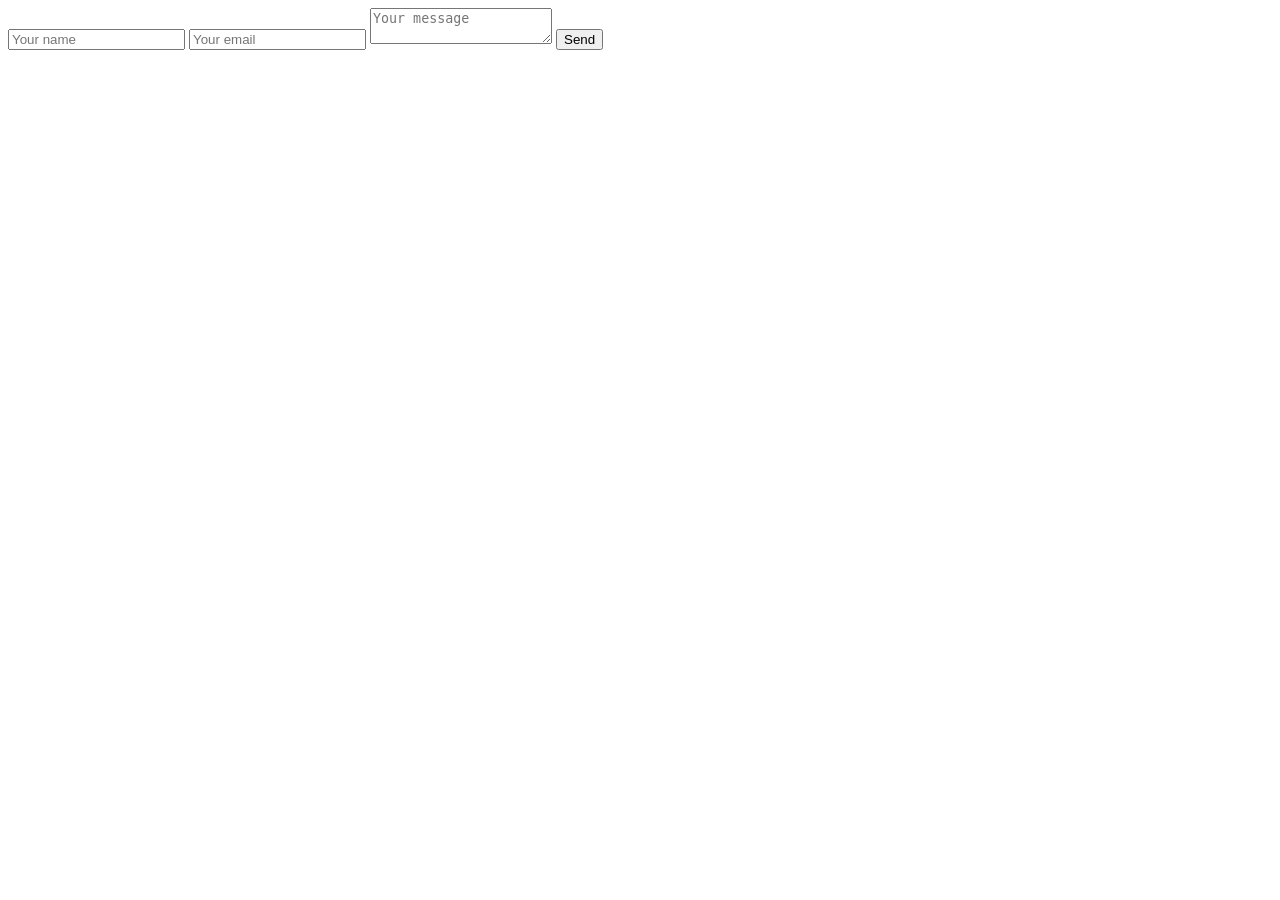
==== index.html @ 1e6c6daa "added Formspree form" ====
<!DOCTYPE html>
<html lang="en">
<head>
  <meta charset="UTF-8">
  <meta name="viewport" content="width=device-width, initial-scale=1.0">
  <title>Client Name</title>
  <link rel="stylesheet" href="style.css">
</head>
<body>

  <!-- your sections go here -->

  <form action="https://formspree.io/f/xwvwbqzd" method="POST">
    <input type="text" name="name" placeholder="Your name" required>
    <input type="email" name="email" placeholder="Your email" required>
    <textarea name="message" placeholder="Your message" required></textarea>
    <button type="submit">Send</button>
  </form>

  <script src="script.js"></script>
</body>
</html>
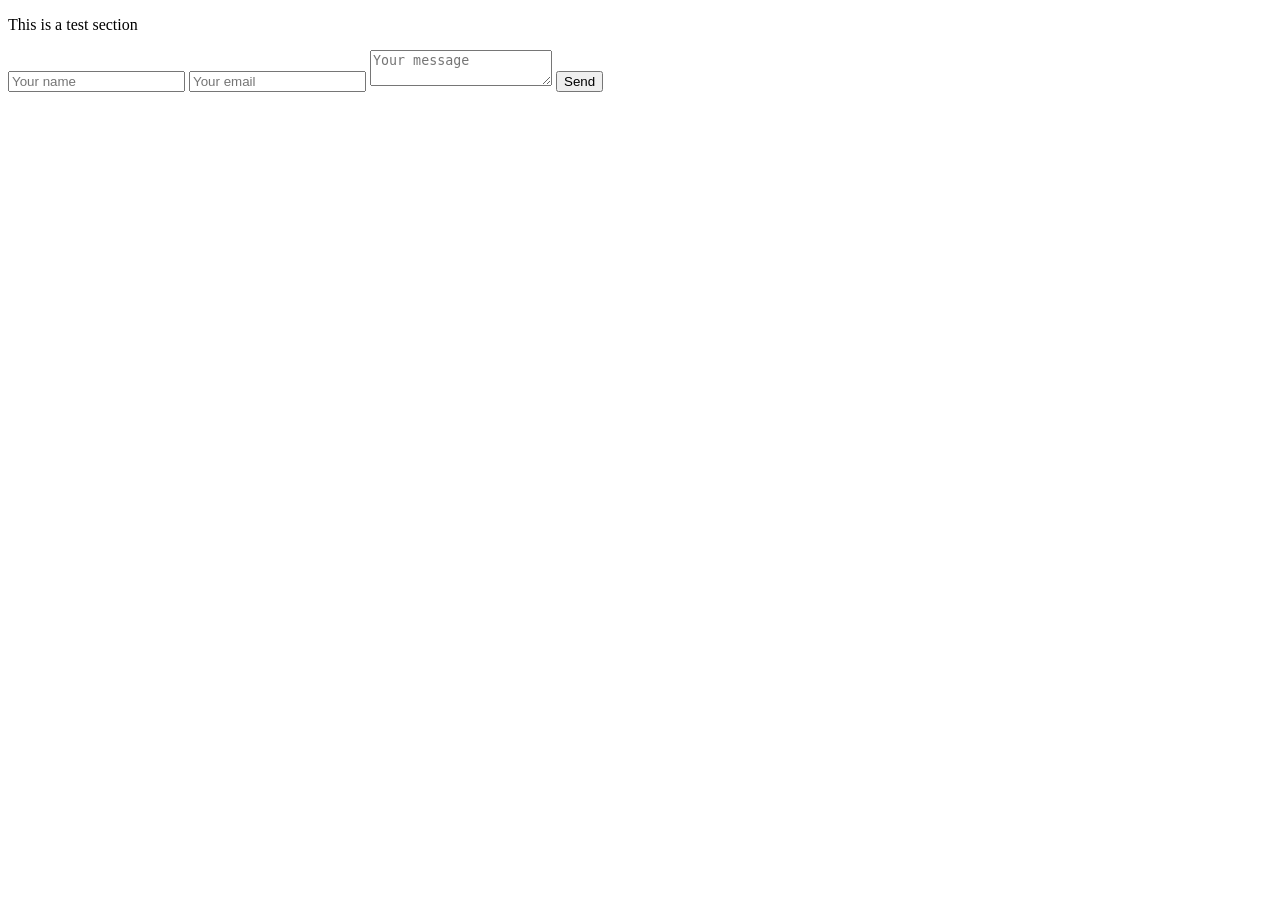
==== commit 6993f7fe: "testing deployment flow" ====
--- a/index.html
+++ b/index.html
@@ -9,6 +9,7 @@
 <body>
 
   <!-- your sections go here -->
+<p>This is a test section</p>
 
   <form action="https://formspree.io/f/xwvwbqzd" method="POST">
     <input type="text" name="name" placeholder="Your name" required>
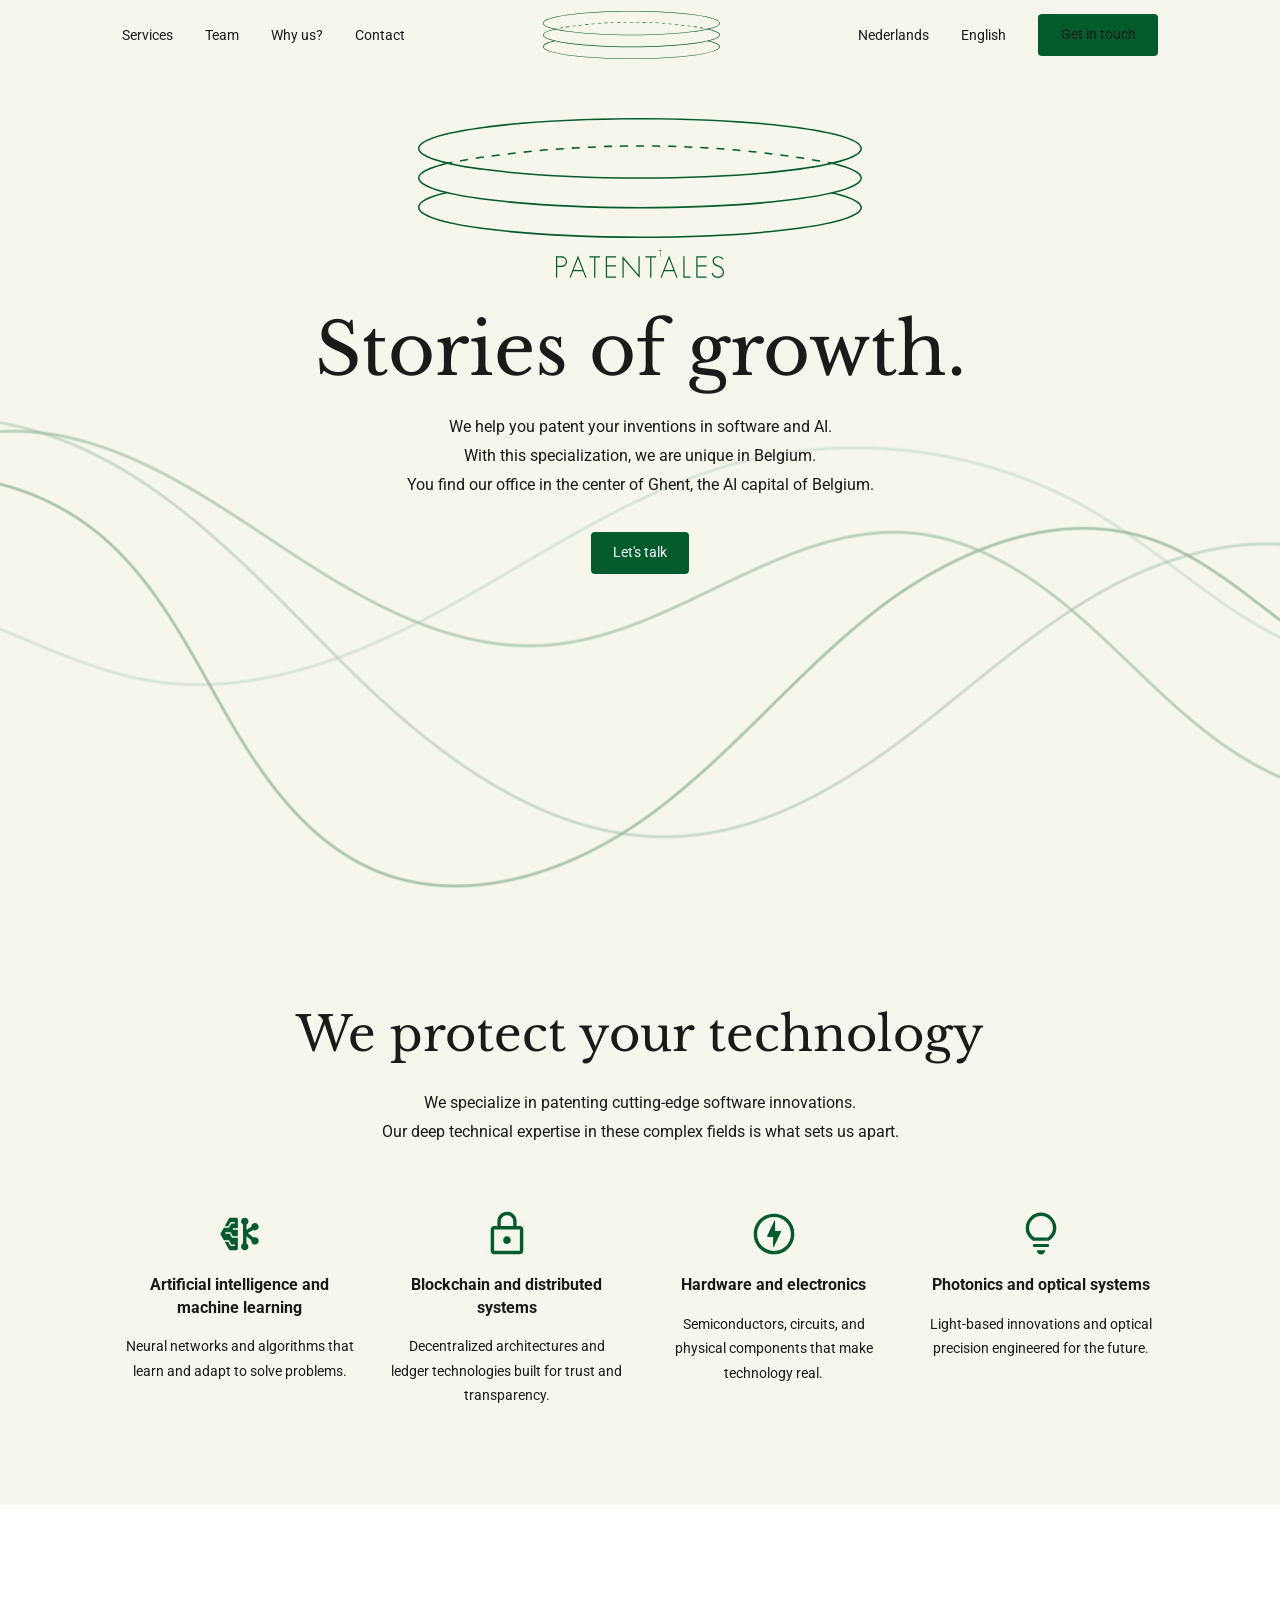
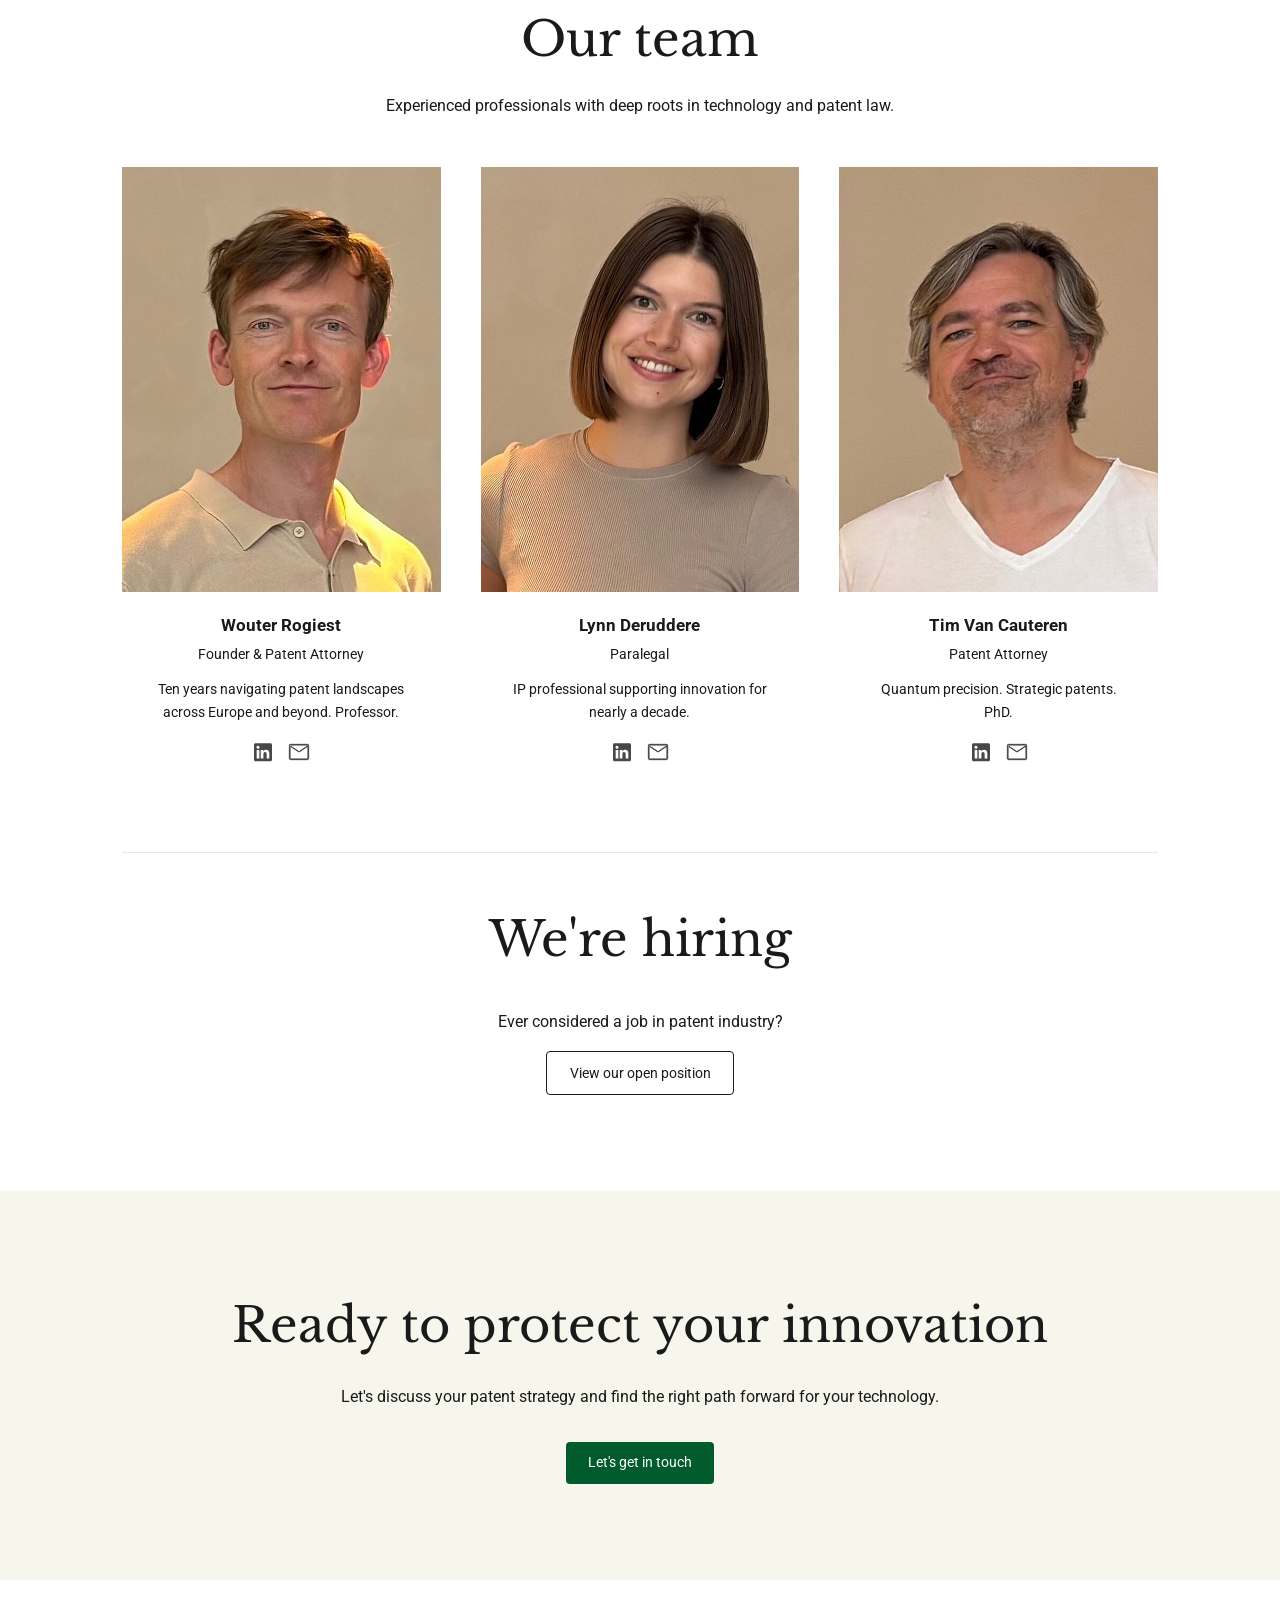
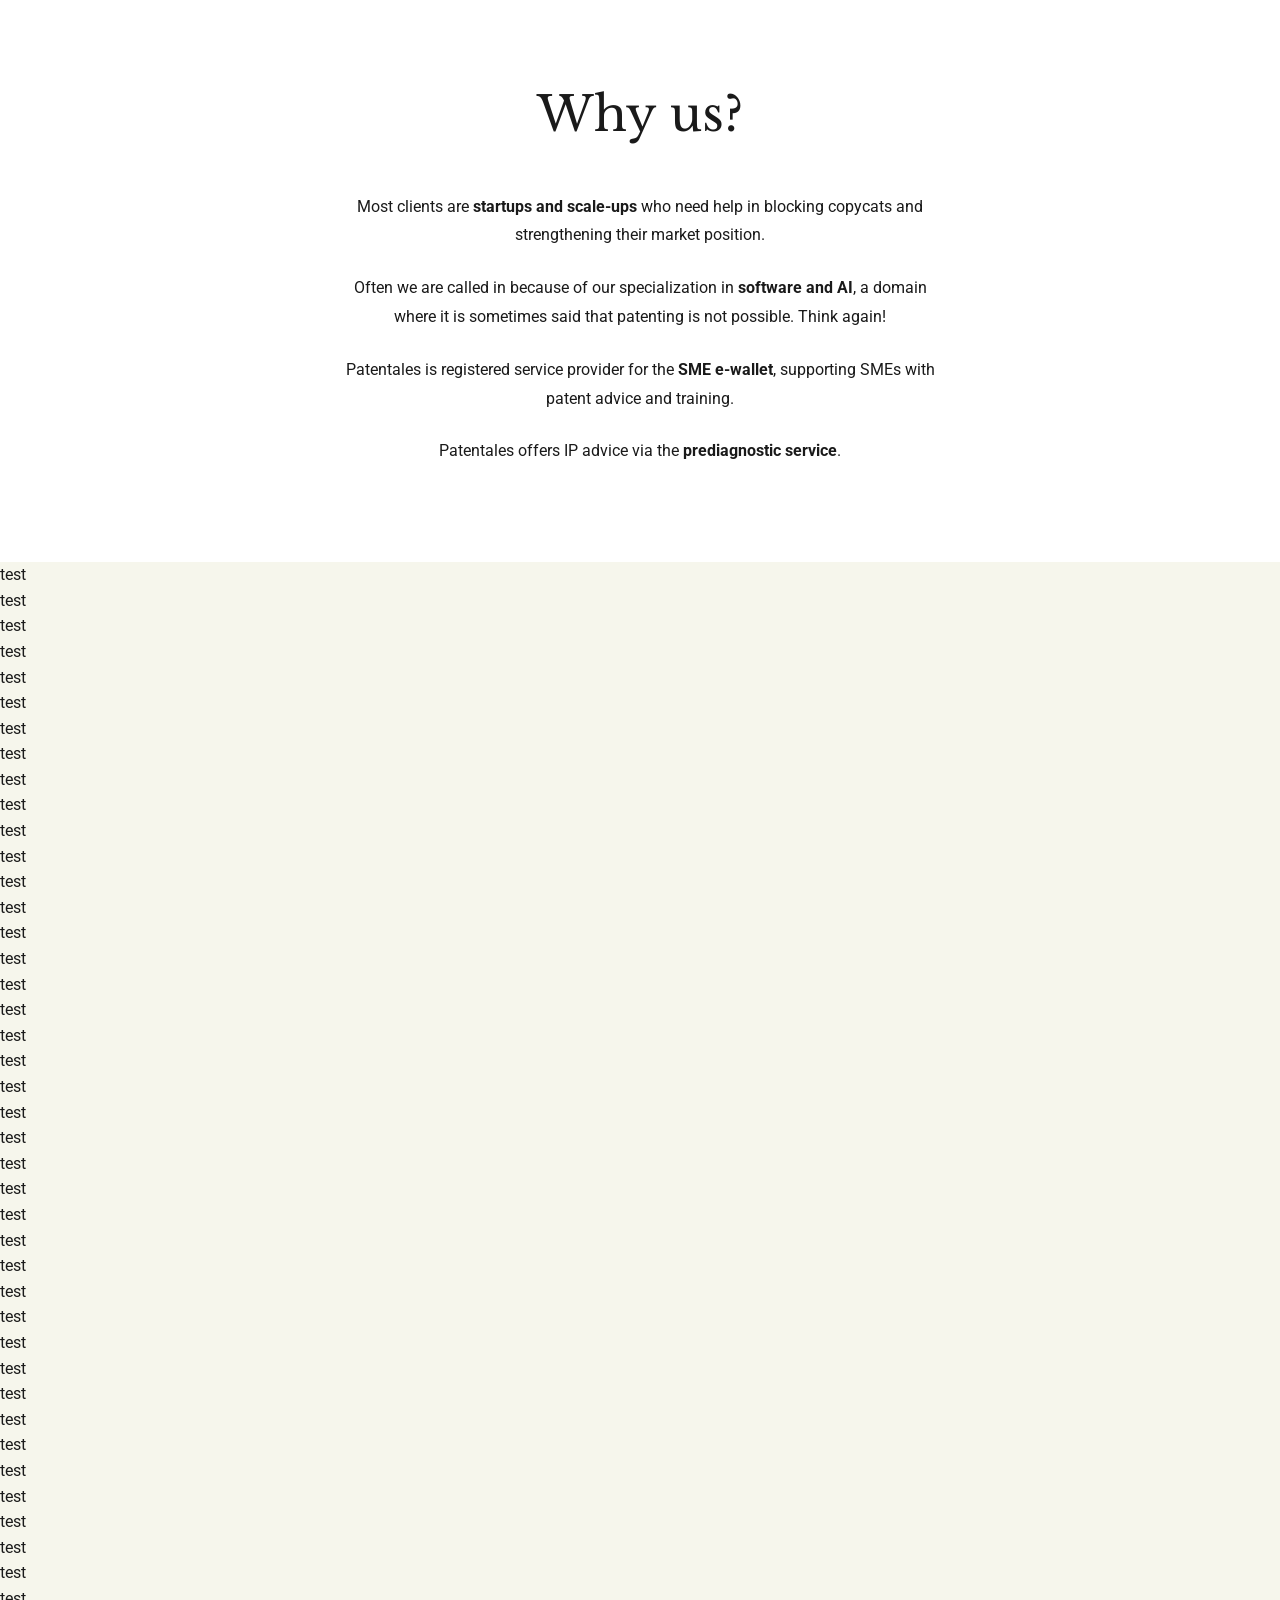
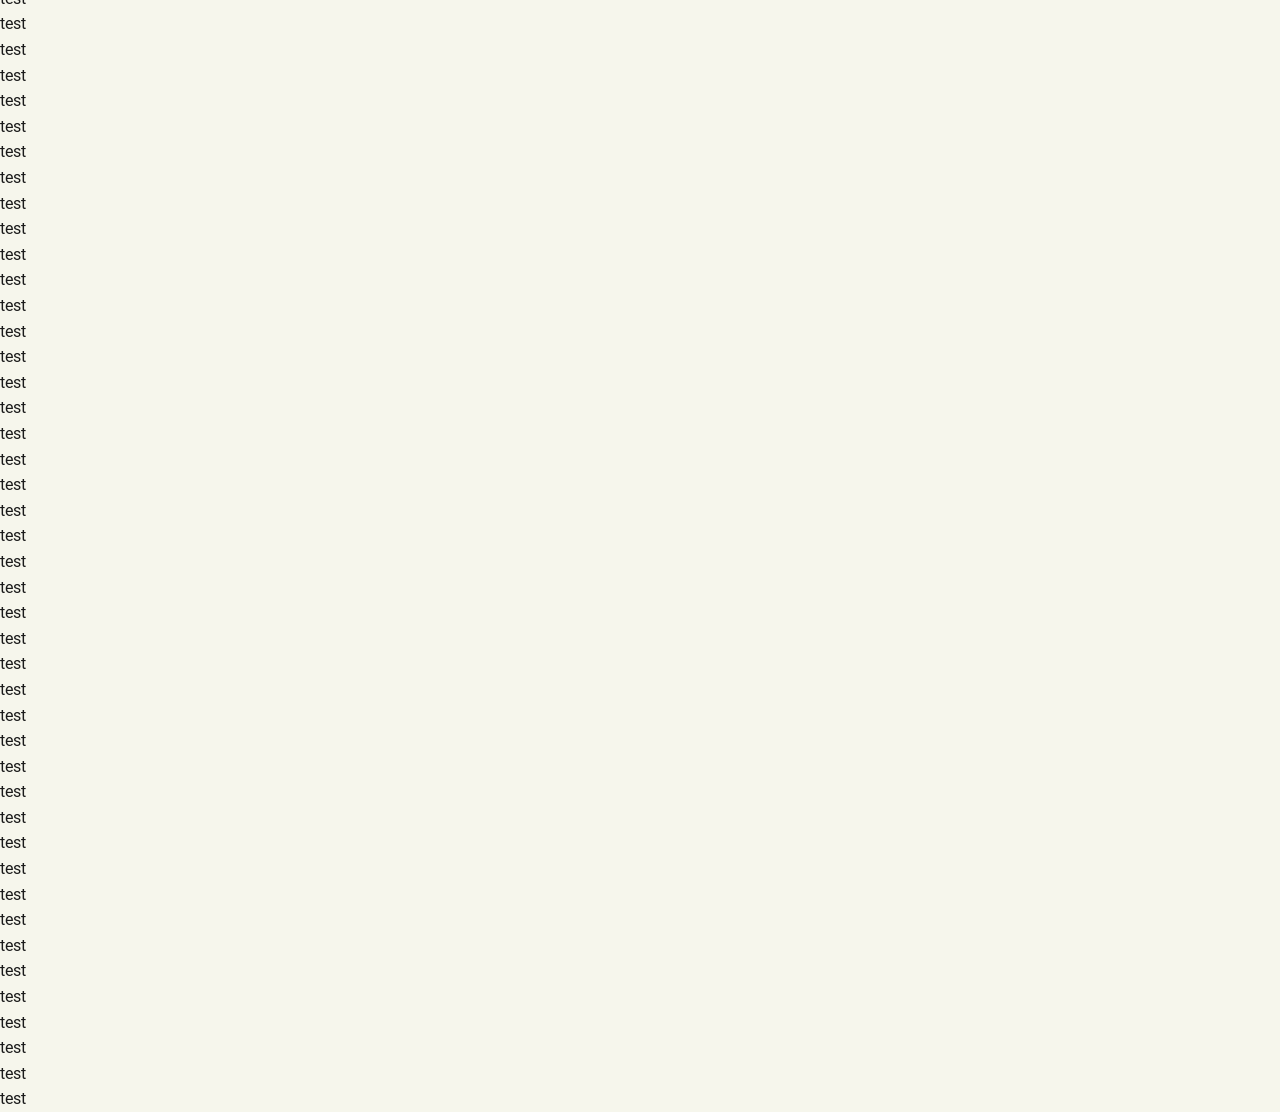
==== commit 44896113: "everything up to 'why us' section" ====
--- a/index.html
+++ b/index.html
@@ -3,20 +3,287 @@
 <head>
   <meta charset="UTF-8">
   <meta name="viewport" content="width=device-width, initial-scale=1.0">
-  <title>Client Name</title>
+  <title>Patentales · protecting software and AI · Ghent · BE</title>
+  <link rel="icon" type="image/x-icon" href="favicon.ico">
+  <link rel="preconnect" href="https://fonts.googleapis.com">
+  <link rel="preconnect" href="https://fonts.gstatic.com" crossorigin>
+  <link href="https://fonts.googleapis.com/css2?family=Libre+Baskerville&family=Roboto:wght@400;700&display=swap" rel="stylesheet">
   <link rel="stylesheet" href="style.css">
 </head>
 <body>
 
-  <!-- your sections go here -->
-<p>This is a test section</p>
-
-  <form action="https://formspree.io/f/xwvwbqzd" method="POST">
-    <input type="text" name="name" placeholder="Your name" required>
-    <input type="email" name="email" placeholder="Your email" required>
-    <textarea name="message" placeholder="Your message" required></textarea>
-    <button type="submit">Send</button>
-  </form>
+  <!-- NAVBAR -->
+  <header class="site-header" id="site-header">
+    <nav class="navbar">
+      <ul class="nav-links nav-links--left">
+        <li><a href="#services">Services</a></li>
+        <li><a href="#team">Team</a></li>
+        <li><a href="#why">Why us?</a></li>
+        <li><a href="#contact">Contact</a></li>
+      </ul>
+
+      <a href="#" class="nav-logo nav-logo--hidden" id="nav-logo">
+        <img src="assets/images/logo-mark.svg" alt="Patentales" class="nav-logo__mark">
+      </a>
+
+      <ul class="nav-links nav-links--right">
+        <li><a href="#">Nederlands</a></li>
+        <li><a href="#">English</a></li>
+        <li><a href="#contact" class="btn btn--primary">Get in touch</a></li>
+      </ul>
+    </nav>
+  </header>
+
+  <!-- HERO -->
+  <section class="hero" id="hero">
+    <div class="hero-logo">
+      <img src="assets/images/logo-mark.svg" alt="Patentales" class="hero-logo__mark">
+      <img src="assets/images/logo-wordmark.svg" alt="Patentales" class="hero-logo__wordmark">
+    </div>
+
+    <div class="hero-content">
+      <h1 class="hero-headline">Stories of growth.</h1>
+      <p class="hero-subtext">
+        We help you patent your inventions in software and AI.<br>
+        With this specialization, we are unique in Belgium.<br>
+        You find our office in the center of Ghent, the AI capital of Belgium.
+      </p>
+      <a href="#contact" class="btn btn--primary">Let's talk</a>
+    </div>
+
+    <div class="hero-waves"></div>
+  </section>
+
+  <!-- SERVICES -->
+  <section class="services" id="services">
+    <div class="container">
+
+      <div class="services-header">
+        <h2 class="section-heading">We protect your technology</h2>
+        <p class="services-subtext">
+          We specialize in patenting cutting-edge software innovations.<br>
+          Our deep technical expertise in these complex fields is what sets us apart.
+        </p>
+      </div>
+
+      <div class="services-grid">
+
+        <div class="service-item">
+          <img src="assets/images/icon-ai.svg" alt="" class="service-icon">
+          <h3 class="service-title">Artificial intelligence and machine learning</h3>
+          <p class="service-desc">Neural networks and algorithms that learn and adapt to solve problems.</p>
+        </div>
+
+        <div class="service-item">
+          <img src="assets/images/icon-lock.svg" alt="" class="service-icon">
+          <h3 class="service-title">Blockchain and distributed systems</h3>
+          <p class="service-desc">Decentralized architectures and ledger technologies built for trust and transparency.</p>
+        </div>
+
+        <div class="service-item">
+          <img src="assets/images/icon-energy.svg" alt="" class="service-icon">
+          <h3 class="service-title">Hardware and electronics</h3>
+          <p class="service-desc">Semiconductors, circuits, and physical components that make technology real.</p>
+        </div>
+
+        <div class="service-item">
+          <img src="assets/images/icon-lightbulb.svg" alt="" class="service-icon">
+          <h3 class="service-title">Photonics and optical systems</h3>
+          <p class="service-desc">Light-based innovations and optical precision engineered for the future.</p>
+        </div>
+
+      </div>
+    </div>
+  </section>
+
+  <!-- TEAM -->
+  <section class="team" id="team">
+    <div class="container">
+
+      <div class="team-header">
+        <h2 class="section-heading">Our team</h2>
+        <p class="team-subtext">Experienced professionals with deep roots in technology and patent law.</p>
+      </div>
+
+      <div class="team-grid">
+
+        <div class="team-member">
+          <img src="assets/images/wouter.jpg" alt="Wouter Rogiest" class="team-photo">
+          <h3 class="team-name">Wouter Rogiest</h3>
+          <p class="team-role">Founder & Patent Attorney</p>
+          <p class="team-bio">Ten years navigating patent landscapes across Europe and beyond. Professor.</p>
+          <div class="team-links">
+            <a href="https://www.linkedin.com/in/wrogiest/" target="_blank" rel="noopener" aria-label="Wouter on LinkedIn">
+              <img src="assets/images/icon-linkedin.svg" alt="" class="team-link-icon">
+            </a>
+            <a href="mailto:wouter.rogiest@patentales.be" aria-label="Email Wouter">
+              <img src="assets/images/icon-mail.svg" alt="" class="team-link-icon">
+            </a>
+          </div>
+        </div>
+
+        <div class="team-member">
+          <img src="assets/images/lynn.jpg" alt="Lynn Deruddere" class="team-photo">
+          <h3 class="team-name">Lynn Deruddere</h3>
+          <p class="team-role">Paralegal</p>
+          <p class="team-bio">IP professional supporting innovation for nearly a decade.</p>
+          <div class="team-links">
+            <a href="https://www.linkedin.com/in/lynn-deruddere-464870a5/" target="_blank" rel="noopener" aria-label="Lynn on LinkedIn">
+              <img src="assets/images/icon-linkedin.svg" alt="" class="team-link-icon">
+            </a>
+            <a href="mailto:lynn.deruddere@patentales.be" aria-label="Email Lynn">
+              <img src="assets/images/icon-mail.svg" alt="" class="team-link-icon">
+            </a>
+          </div>
+        </div>
+
+        <div class="team-member">
+          <img src="assets/images/tim.jpg" alt="Tim Van Cauteren" class="team-photo">
+          <h3 class="team-name">Tim Van Cauteren</h3>
+          <p class="team-role">Patent Attorney</p>
+          <p class="team-bio">Quantum precision. Strategic patents. PhD.</p>
+          <div class="team-links">
+            <a href="https://www.linkedin.com/in/tim-van-cauteren-a990b830/" target="_blank" rel="noopener" aria-label="Tim on LinkedIn">
+              <img src="assets/images/icon-linkedin.svg" alt="" class="team-link-icon">
+            </a>
+            <a href="mailto:tim.vancauteren@patentales.be" aria-label="Email Tim">
+              <img src="assets/images/icon-mail.svg" alt="" class="team-link-icon">
+            </a>
+          </div>
+        </div>
+
+      </div>
+
+      <!-- WE'RE HIRING -->
+      <div class="hiring">
+        <h2 class="section-heading">We're hiring</h2>
+        <p class="hiring-subtext">Ever considered a job in patent industry?</p>
+        <a href="https://www.linkedin.com/company/patentales"
+          target="_blank"
+          rel="noopener"
+          class="btn btn--outline">View our open position</a>
+      </div>
+
+    </div>
+  </section>
+
+  <!-- CTA BANNER -->
+  <section class="cta-banner">
+    <div class="container">
+      <h2 class="cta-banner__heading">Ready to protect your innovation</h2>
+      <p class="cta-banner__subtext">Let's discuss your patent strategy and find the right path forward for your technology.</p>
+      <a href="#contact" class="btn btn--primary">Let's get in touch</a>
+    </div>
+  </section>
+
+  <!-- WHY US -->
+  <section class="why-us" id="why">
+    <div class="container">
+
+      <h2 class="section-heading">Why us?</h2>
+
+      <div class="why-us__content">
+        <p>Most clients are <strong>startups and scale-ups</strong> who need help in
+        blocking copycats and strengthening their market position.</p>
+
+        <p>Often we are called in because of our specialization in
+        <strong>software and AI</strong>, a domain where it is sometimes said that
+        patenting is not possible. Think again!</p>
+
+        <p>Patentales is registered service provider for the <strong>SME e-wallet</strong>,
+        supporting SMEs with patent advice and training.</p>
+
+        <p>Patentales offers IP advice via the <strong>prediagnostic service</strong>.</p>
+      </div>
+
+    </div>
+  </section>
+  <!-- remaining sections will go here -->
+
+  <p>test</p>
+  <p>test</p>
+  <p>test</p>
+  <p>test</p>
+  <p>test</p>
+  <p>test</p>
+  <p>test</p>
+  <p>test</p>
+  <p>test</p>
+  <p>test</p>
+  <p>test</p>
+  <p>test</p>
+  <p>test</p>
+  <p>test</p>
+  <p>test</p>
+  <p>test</p>
+  <p>test</p>
+  <p>test</p>
+  <p>test</p>
+  <p>test</p>
+  <p>test</p>
+  <p>test</p>
+  <p>test</p>
+  <p>test</p>
+  <p>test</p>
+  <p>test</p>
+  <p>test</p>
+  <p>test</p>
+  <p>test</p>
+  <p>test</p>
+  <p>test</p>
+  <p>test</p>
+  <p>test</p>
+  <p>test</p>
+  <p>test</p>
+  <p>test</p>
+  <p>test</p>
+  <p>test</p>
+  <p>test</p>
+  <p>test</p>
+  <p>test</p>
+  <p>test</p>
+  <p>test</p>
+  <p>test</p>
+  <p>test</p>
+  <p>test</p>
+  <p>test</p>
+  <p>test</p>
+  <p>test</p>
+  <p>test</p>
+  <p>test</p>
+  <p>test</p>
+  <p>test</p>
+  <p>test</p>
+  <p>test</p>
+  <p>test</p>
+  <p>test</p>
+  <p>test</p>
+  <p>test</p>
+  <p>test</p>
+  <p>test</p>
+  <p>test</p>
+  <p>test</p>
+  <p>test</p>
+  <p>test</p>
+  <p>test</p>
+  <p>test</p>
+  <p>test</p>
+  <p>test</p>
+  <p>test</p>
+  <p>test</p>
+  <p>test</p>
+  <p>test</p>
+  <p>test</p>
+  <p>test</p>
+  <p>test</p>
+  <p>test</p>
+  <p>test</p>
+  <p>test</p>
+  <p>test</p>
+  <p>test</p>
+  <p>test</p>
+  <p>test</p>
+  <p>test</p>
 
   <script src="script.js"></script>
 </body>
--- a/style.css
+++ b/style.css
@@ -0,0 +1,465 @@
+/* ─── TOKENS ─────────────────────────────────────────── */
+:root {
+  --color-bg:        #f6f6ec;
+  --color-accent:    #015b2c;
+  --color-footer-bg: #f2f2f2;
+  --color-text:      #1a1a1a;
+  --font-heading:    "Libre Baskerville", Baskerville, Georgia, serif;
+  --font-body:       "Roboto", sans-serif;
+  --max-width:       1100px;
+  --nav-height:      70px;
+}
+
+/* ─── RESET ──────────────────────────────────────────── */
+*, *::before, *::after {
+  box-sizing: border-box;
+  margin: 0;
+  padding: 0;
+}
+
+html {
+  scroll-behavior: smooth;
+}
+
+body {
+  background-color: var(--color-bg);
+  color: var(--color-text);
+  font-family: var(--font-body);
+  font-size: 1rem;
+  line-height: 1.6;
+}
+
+/* ─── UTILITY ────────────────────────────────────────── */
+.btn {
+  display: inline-block;
+  padding: 0.6rem 1.4rem;
+  border-radius: 4px;
+  font-family: var(--font-body);
+  font-size: 0.9rem;
+  text-decoration: none;
+  cursor: pointer;
+  transition: opacity 0.2s;
+}
+
+.btn--primary {
+  background-color: var(--color-accent);
+  color: #fff;
+}
+
+.btn--primary:hover {
+  opacity: 0.85;
+}
+
+/* ─── NAVBAR ─────────────────────────────────────────── */
+.site-header {
+  position: fixed;
+  top: 0;
+  left: 0;
+  right: 0;
+  z-index: 100;
+  transition: background-color 0.3s ease, box-shadow 0.3s ease;
+}
+
+/* transparent at top */
+.site-header {
+  background-color: transparent;
+}
+
+/* solid when scrolled */
+.site-header.scrolled {
+  background-color: var(--color-bg);
+  box-shadow: 0 1px 8px rgba(0,0,0,0.08);
+}
+
+.navbar {
+  display: flex;
+  align-items: center;
+  justify-content: space-between;
+  max-width: var(--max-width);
+  margin: 0 auto;
+  padding: 0 2rem;
+  height: var(--nav-height);
+}
+
+.nav-links {
+  list-style: none;
+  display: flex;
+  align-items: center;
+  gap: 2rem;
+}
+
+.nav-links a {
+  text-decoration: none;
+  color: var(--color-text);
+  font-family: var(--font-body);
+  font-size: 0.9rem;
+  transition: color 0.2s;
+}
+
+.nav-links a:hover {
+  color: var(--color-accent);
+}
+
+/* ─── NAV LOGO ───────────────────────────────────────── */
+.nav-logo {
+  display: flex;
+  flex-direction: column;
+  align-items: center;
+  gap: 0.3rem;
+  text-decoration: none;
+}
+
+.nav-logo__mark {
+  height: 48px;
+  width: auto;
+  transition: height 0.4s ease;
+}
+
+.nav-logo__wordmark {
+  height: 16px;
+  width: auto;
+  opacity: 1;
+  transition: opacity 0.3s ease, height 0.3s ease;
+}
+
+/* collapsed state — applied by JS on scroll */
+.site-header.scrolled .nav-logo__mark {
+  height: 32px;
+}
+
+.site-header.scrolled .nav-logo__wordmark {
+  opacity: 0;
+  height: 0;
+}
+
+/* ─── HERO LOGO ──────────────────────────────────────── */
+.hero {
+  padding-top: calc(var(--nav-height) + 3rem);
+  display: flex;
+  flex-direction: column;
+  align-items: center;
+  text-align: center;
+}
+
+.hero-logo {
+  display: flex;
+  flex-direction: column;
+  align-items: center;
+  gap: 0.75rem;
+  margin-bottom: 2rem;
+}
+
+.hero-logo__mark {
+  height: 120px;
+  width: auto;
+}
+
+.hero-logo__wordmark {
+  height: 28px;
+  width: auto;
+}
+
+/* ─── NAV LOGO HIDDEN STATE ──────────────────────────── */
+.nav-logo--hidden .nav-logo__mark {
+  opacity: 0;
+  transition: opacity 0.3s ease;
+}
+
+.site-header.scrolled .nav-logo--hidden .nav-logo__mark {
+  opacity: 1;
+}
+
+/* ─── HERO ───────────────────────────────────────────── */
+.hero {
+  position: relative;
+  display: flex;
+  flex-direction: column;
+  align-items: center;
+  text-align: center;
+  padding-top: calc(var(--nav-height) + 3rem);
+  padding-bottom: 0;
+  overflow: hidden;
+  min-height: 100vh;
+}
+
+.hero-content {
+  position: relative;
+  z-index: 1;
+  max-width: 720px;
+  padding: 0 2rem;
+  margin-bottom: 4rem;
+}
+
+.hero-headline {
+  font-family: var(--font-heading);
+  font-size: clamp(2.5rem, 6vw, 4.5rem);
+  font-weight: 400;
+  color: var(--color-text);
+  margin-bottom: 1.5rem;
+  line-height: 1.1;
+}
+
+.hero-subtext {
+  font-family: var(--font-body);
+  font-size: 1rem;
+  color: var(--color-text);
+  line-height: 1.8;
+  margin-bottom: 2rem;
+}
+
+/* ─── HERO WAVES ─────────────────────────────────────── */
+.hero-waves {
+  position: absolute;
+  bottom: 0;
+  left: 0;
+  right: 0;
+  height: 55%;
+  background-image: url('assets/images/waves.png');
+  background-size: cover;
+  background-position: top center;
+  background-repeat: no-repeat;
+  z-index: 0;
+  pointer-events: none;
+}
+
+/* ─── CONTAINER ──────────────────────────────────────── */
+.container {
+  max-width: var(--max-width);
+  margin: 0 auto;
+  padding: 0 2rem;
+}
+
+/* ─── SHARED SECTION STYLES ──────────────────────────── */
+.section-heading {
+  font-family: var(--font-heading);
+  font-size: clamp(1.8rem, 4vw, 3rem);
+  font-weight: 400;
+  color: var(--color-text);
+  text-align: center;
+  margin-bottom: 1rem;
+}
+
+/* ─── SERVICES ───────────────────────────────────────── */
+.services {
+  padding: 6rem 0;
+}
+
+.services-header {
+  text-align: center;
+  margin-bottom: 4rem;
+}
+
+.services-subtext {
+  font-size: 1rem;
+  color: var(--color-text);
+  line-height: 1.8;
+}
+
+.services-grid {
+  display: grid;
+  grid-template-columns: repeat(4, 1fr);
+  gap: 2rem;
+}
+
+.service-item {
+  display: flex;
+  flex-direction: column;
+  align-items: center;
+  text-align: center;
+  gap: 1rem;
+}
+
+.service-icon {
+  height: 48px;
+  width: auto;
+}
+
+.service-title {
+  font-family: var(--font-body);
+  font-weight: 700;
+  font-size: 1rem;
+  color: var(--color-text);
+  line-height: 1.4;
+}
+
+.service-desc {
+  font-size: 0.9rem;
+  color: var(--color-text);
+  line-height: 1.7;
+}
+
+/* ─── TEAM ───────────────────────────────────────────── */
+.team {
+  background-color: #ffffff;
+  padding: 6rem 0;
+}
+
+.team-header {
+  text-align: center;
+  margin-bottom: 3rem;
+}
+
+.team-subtext {
+  font-size: 1rem;
+  color: var(--color-text);
+}
+
+.team-grid {
+  display: grid;
+  grid-template-columns: repeat(3, 1fr);
+  gap: 2.5rem;
+  margin-bottom: 5rem;
+}
+
+.team-member {
+  display: flex;
+  flex-direction: column;
+  align-items: center;
+  text-align: center;
+}
+
+.team-photo {
+  width: 100%;
+  aspect-ratio: 3 / 4;
+  object-fit: cover;
+  object-position: top;
+  margin-bottom: 1.25rem;
+}
+
+.team-name {
+  font-family: var(--font-body);
+  font-weight: 700;
+  font-size: 1.05rem;
+  margin-bottom: 0.25rem;
+}
+
+.team-role {
+  font-size: 0.9rem;
+  color: var(--color-text);
+  margin-bottom: 0.75rem;
+}
+
+.team-bio {
+  font-size: 0.9rem;
+  color: var(--color-text);
+  line-height: 1.6;
+  margin-bottom: 1rem;
+  max-width: 260px;
+}
+
+.team-links {
+  display: flex;
+  gap: 0.75rem;
+  align-items: center;
+}
+
+.team-link-icon {
+  height: 24px;
+  width: auto;
+  opacity: 0.75;
+  transition: opacity 0.2s;
+}
+
+.team-link-icon:hover {
+  opacity: 1;
+}
+
+/* ─── HIRING ─────────────────────────────────────────── */
+.hiring {
+  text-align: center;
+  padding-top: 3rem;
+  border-top: 1px solid #e8e8e8;
+  display: flex;
+  flex-direction: column;
+  align-items: center;
+  gap: 1rem;
+}
+
+.hiring-subtext {
+  font-size: 1rem;
+  color: var(--color-text);
+}
+
+/* ─── OUTLINE BUTTON ─────────────────────────────────── */
+.btn--outline {
+  border: 1.5px solid var(--color-text);
+  color: var(--color-text);
+  background-color: transparent;
+  transition: background-color 0.2s, color 0.2s;
+}
+
+.btn--outline:hover {
+  background-color: var(--color-text);
+  color: #fff;
+}
+
+/* ─── CTA BANNER ─────────────────────────────────────── */
+.cta-banner {
+  background-color: var(--color-bg);
+  padding: 6rem 0;
+  text-align: center;
+}
+
+.cta-banner__heading {
+  font-family: var(--font-heading);
+  font-size: clamp(1.8rem, 4vw, 3rem);
+  font-weight: 400;
+  color: var(--color-text);
+  margin-bottom: 1.25rem;
+}
+
+.cta-banner__subtext {
+  font-size: 1rem;
+  color: var(--color-text);
+  margin-bottom: 2rem;
+}
+
+/* ─── WHY US ─────────────────────────────────────────── */
+.why-us {
+  background-color: #ffffff;
+  padding: 6rem 0;
+  text-align: center;
+}
+
+.why-us .section-heading {
+  margin-bottom: 2.5rem;
+}
+
+.why-us__content {
+  max-width: 600px;
+  margin: 0 auto;
+  display: flex;
+  flex-direction: column;
+  gap: 1.5rem;
+}
+
+.why-us__content p {
+  font-size: 1rem;
+  line-height: 1.8;
+  color: var(--color-text);
+}
+
+.why-us__content strong {
+  font-family: var(--font-body);
+  font-weight: 700;
+}
+
+/* ─── RESPONSIVE ─────────────────────────────────────── */
+@media (max-width: 768px) {
+  .services-grid {
+    grid-template-columns: repeat(2, 1fr);
+    gap: 2.5rem;
+  }
+  .team-grid {
+    grid-template-columns: 1fr;
+    max-width: 400px;
+    margin-left: auto;
+    margin-right: auto;
+  }
+}
+
+@media (max-width: 480px) {
+  .services-grid {
+    grid-template-columns: 1fr;
+  }
+}
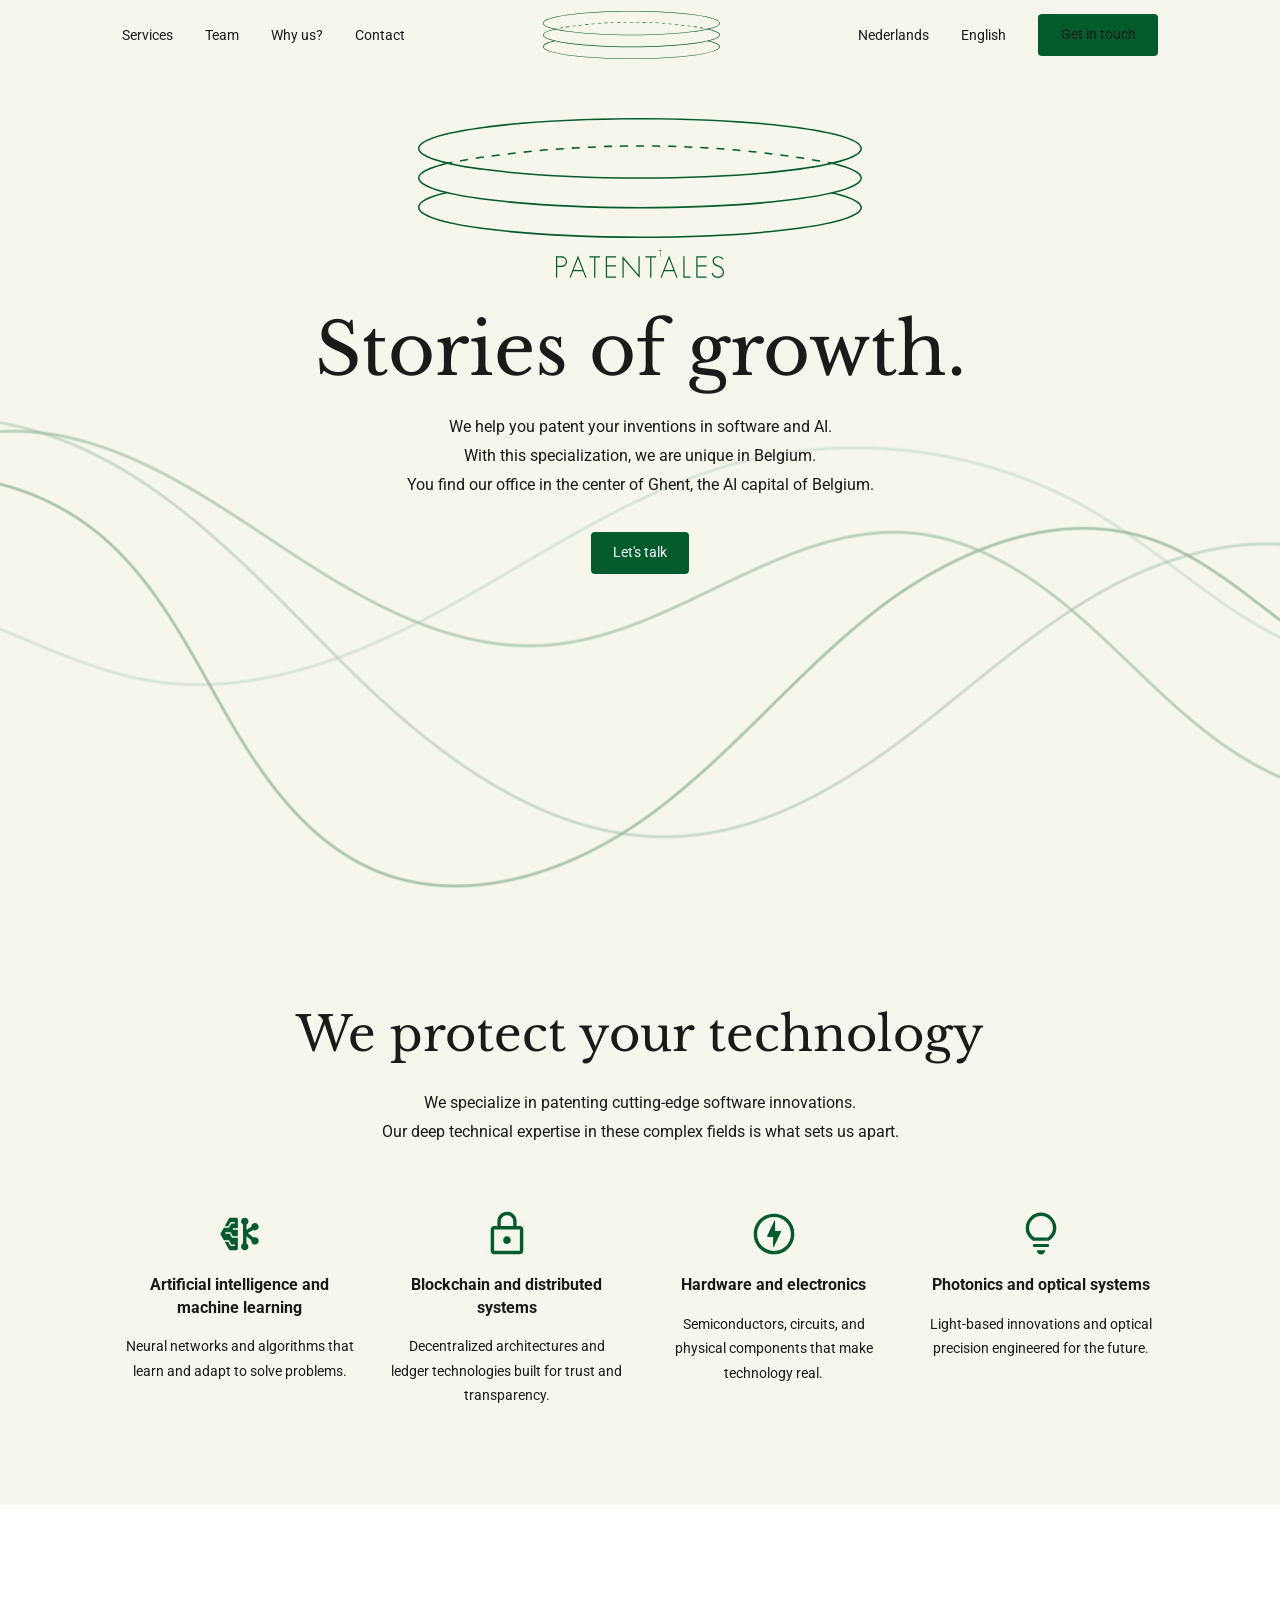
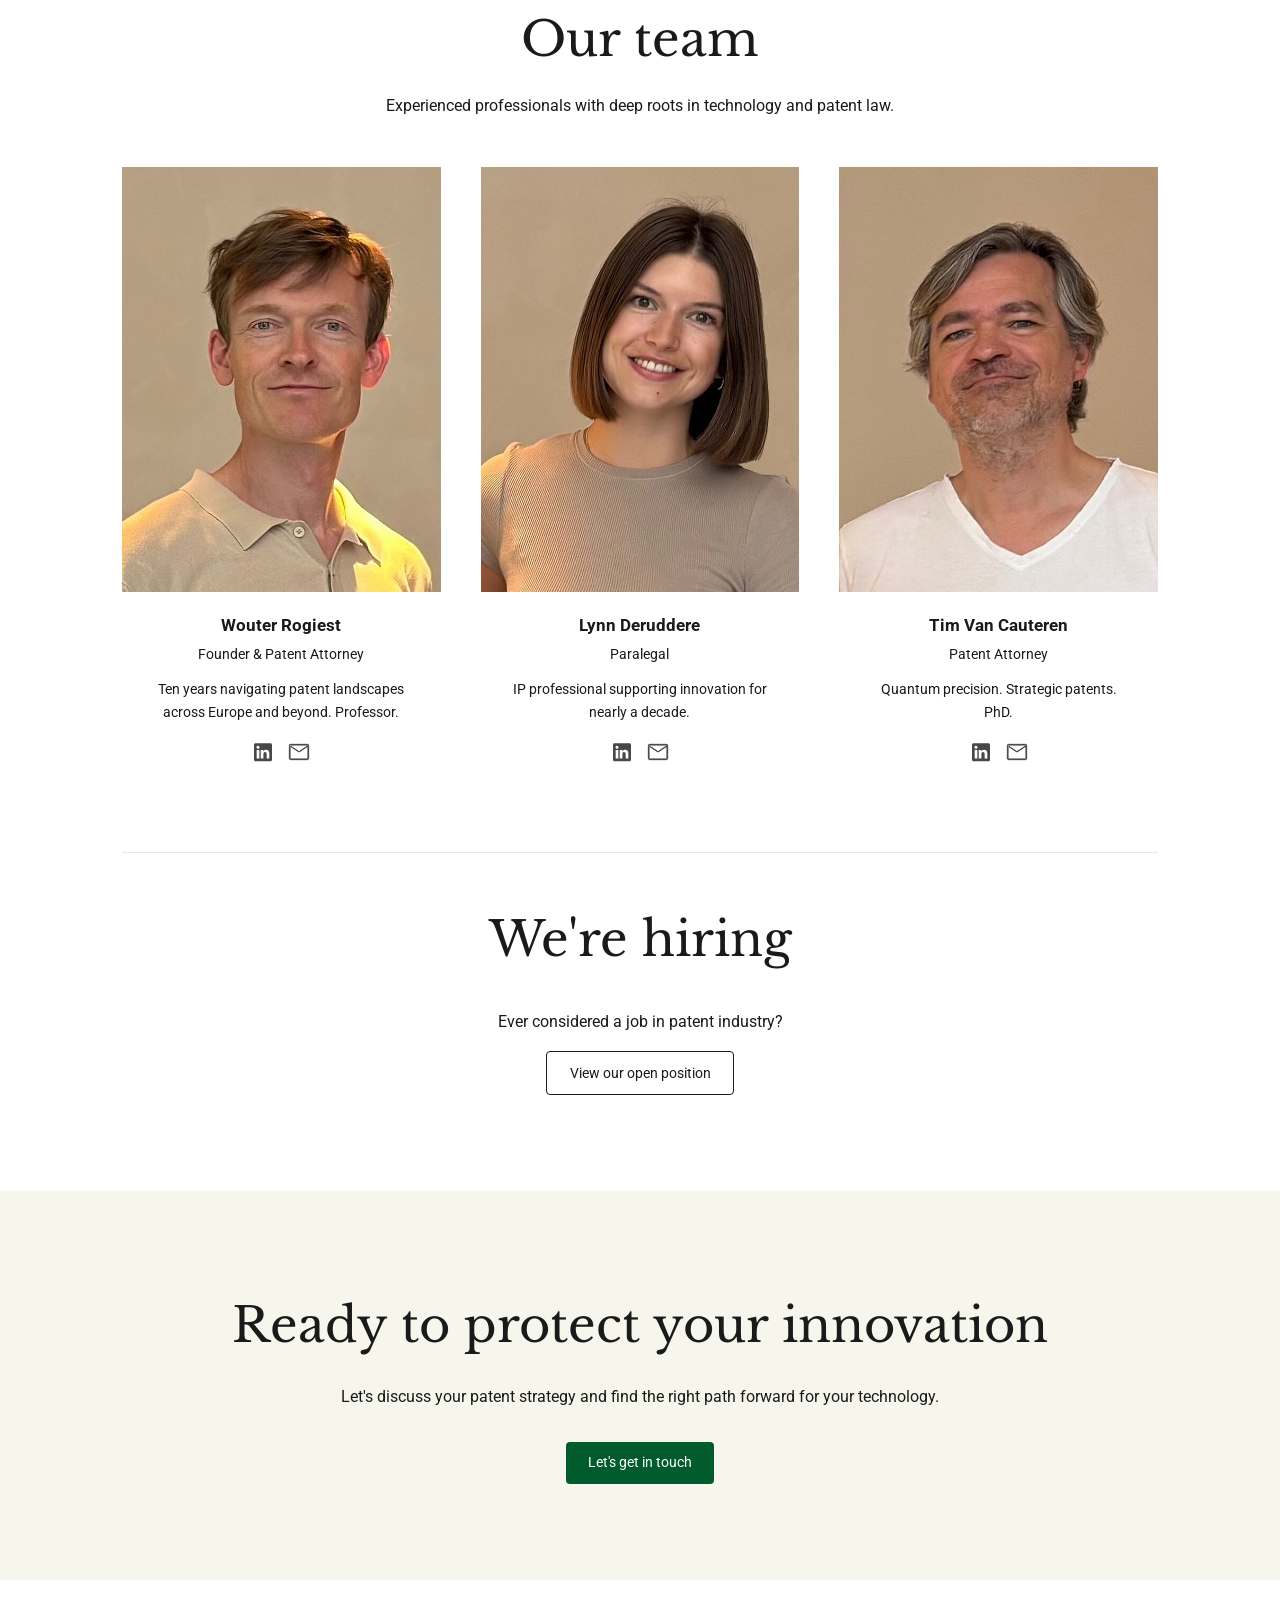
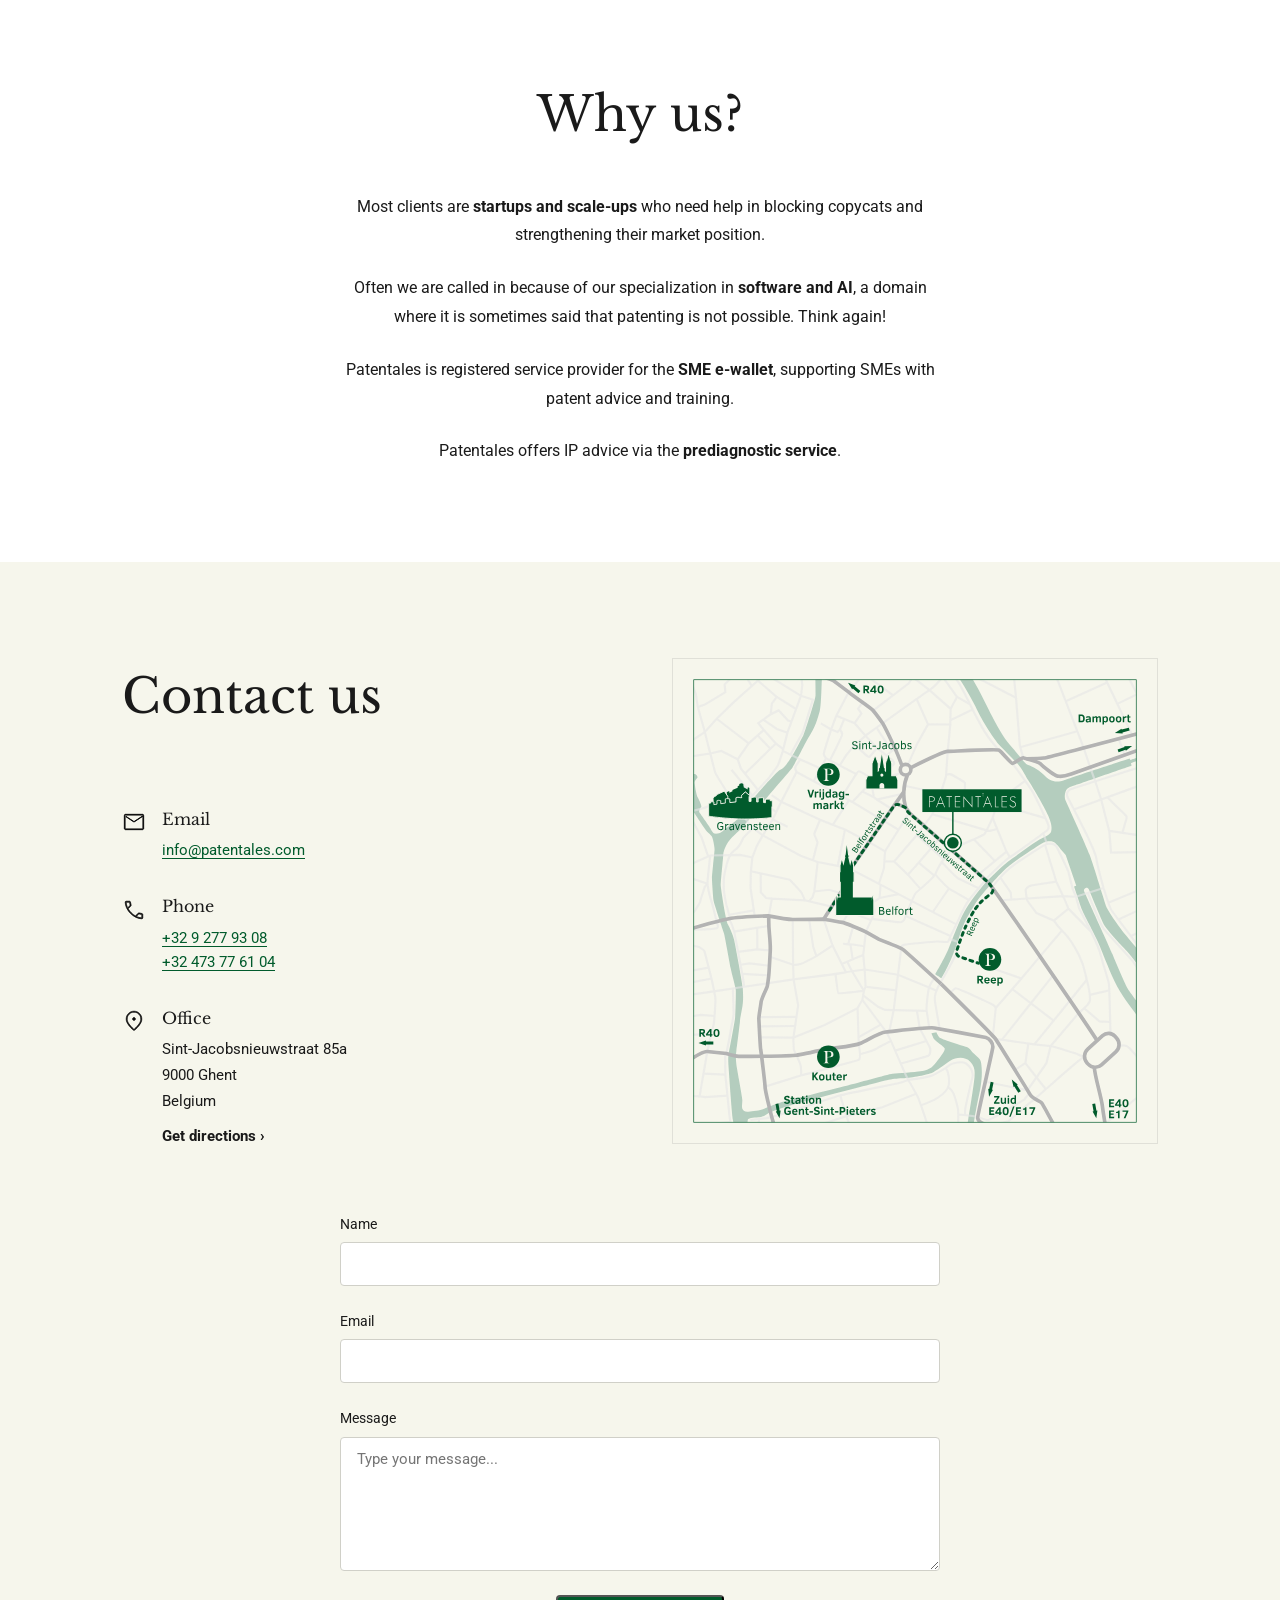
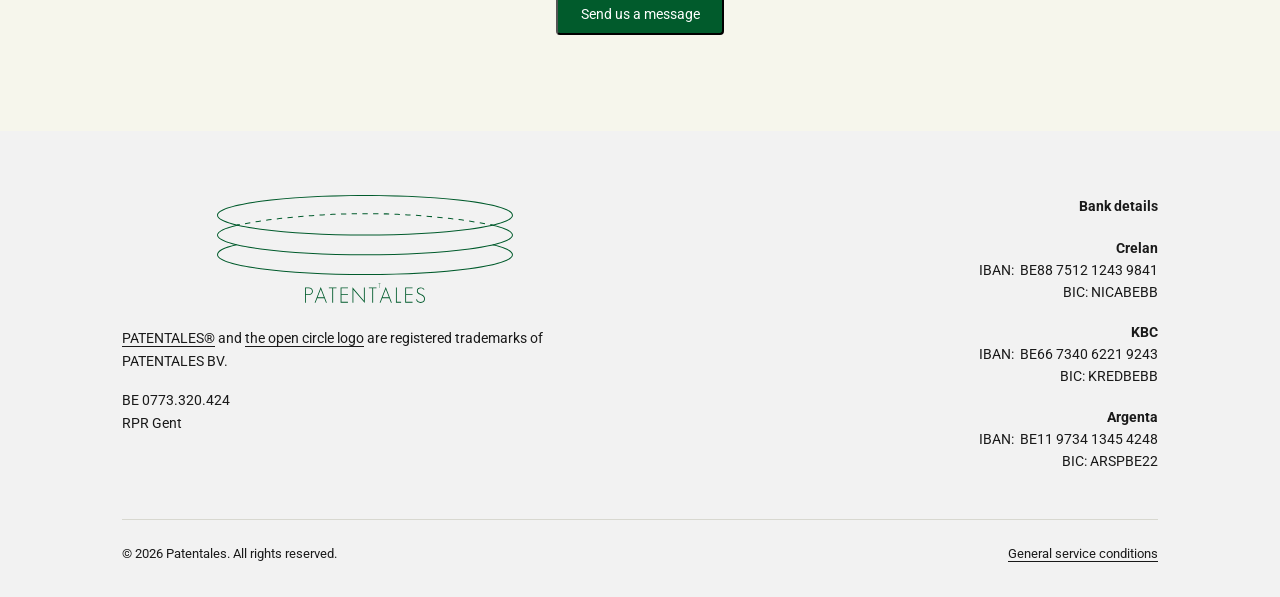
==== commit a5fe220f: "all sections up to footer" ====
--- a/index.html
+++ b/index.html
@@ -198,92 +198,154 @@
 
     </div>
   </section>
-  <!-- remaining sections will go here -->
-
-  <p>test</p>
-  <p>test</p>
-  <p>test</p>
-  <p>test</p>
-  <p>test</p>
-  <p>test</p>
-  <p>test</p>
-  <p>test</p>
-  <p>test</p>
-  <p>test</p>
-  <p>test</p>
-  <p>test</p>
-  <p>test</p>
-  <p>test</p>
-  <p>test</p>
-  <p>test</p>
-  <p>test</p>
-  <p>test</p>
-  <p>test</p>
-  <p>test</p>
-  <p>test</p>
-  <p>test</p>
-  <p>test</p>
-  <p>test</p>
-  <p>test</p>
-  <p>test</p>
-  <p>test</p>
-  <p>test</p>
-  <p>test</p>
-  <p>test</p>
-  <p>test</p>
-  <p>test</p>
-  <p>test</p>
-  <p>test</p>
-  <p>test</p>
-  <p>test</p>
-  <p>test</p>
-  <p>test</p>
-  <p>test</p>
-  <p>test</p>
-  <p>test</p>
-  <p>test</p>
-  <p>test</p>
-  <p>test</p>
-  <p>test</p>
-  <p>test</p>
-  <p>test</p>
-  <p>test</p>
-  <p>test</p>
-  <p>test</p>
-  <p>test</p>
-  <p>test</p>
-  <p>test</p>
-  <p>test</p>
-  <p>test</p>
-  <p>test</p>
-  <p>test</p>
-  <p>test</p>
-  <p>test</p>
-  <p>test</p>
-  <p>test</p>
-  <p>test</p>
-  <p>test</p>
-  <p>test</p>
-  <p>test</p>
-  <p>test</p>
-  <p>test</p>
-  <p>test</p>
-  <p>test</p>
-  <p>test</p>
-  <p>test</p>
-  <p>test</p>
-  <p>test</p>
-  <p>test</p>
-  <p>test</p>
-  <p>test</p>
-  <p>test</p>
-  <p>test</p>
-  <p>test</p>
-  <p>test</p>
-  <p>test</p>
-  <p>test</p>
-  <p>test</p>
-  <p>test</p>
+
+  <!-- CONTACT -->
+  <section class="contact" id="contact">
+    <div class="container">
+
+      <div class="contact-top">
+
+        <!-- LEFT: CONTACT DETAILS -->
+        <div class="contact-details">
+          <h2 class="section-heading contact-heading">Contact us</h2>
+
+          <div class="contact-item">
+            <img src="assets/images/icon-mail.svg" alt="" class="contact-icon">
+            <div>
+              <p class="contact-label">Email</p>
+              <a href="mailto:info@patentales.com" class="contact-link">info@patentales.com</a>
+            </div>
+          </div>
+
+          <div class="contact-item">
+            <img src="assets/images/icon-phone.svg" alt="" class="contact-icon">
+            <div>
+              <p class="contact-label">Phone</p>
+              <a href="tel:+3292779308" class="contact-link">+32 9 277 93 08</a>
+              <a href="tel:+32473776104" class="contact-link">+32 473 77 61 04</a>
+            </div>
+          </div>
+
+          <div class="contact-item">
+            <img src="assets/images/icon-location.svg" alt="" class="contact-icon">
+            <div>
+              <p class="contact-label">Office</p>
+              <p class="contact-address">
+                Sint-Jacobsnieuwstraat 85a<br>
+                9000 Ghent<br>
+                Belgium
+              </p>
+              <a href="https://maps.google.com/?q=Sint-Jacobsnieuwstraat+85a,+9000+Ghent"
+                target="_blank"
+                rel="noopener"
+                class="contact-directions">
+                Get directions <span aria-hidden="true">›</span>
+              </a>
+            </div>
+          </div>
+        </div>
+
+        <!-- RIGHT: MAP -->
+        <div class="contact-map">
+          <img src="assets/images/patentales-map.svg" alt="Map showing Patentales office location in Ghent">
+        </div>
+
+      </div>
+
+      <!-- FORM -->
+      <div class="contact-form-wrap">
+        <form action="https://formspree.io/f/xwvwbqzd" method="POST" class="contact-form">
+
+          <div class="form-field">
+            <label for="name">Name</label>
+            <input type="text" id="name" name="name" required>
+          </div>
+
+          <div class="form-field">
+            <label for="email">Email</label>
+            <input type="email" id="email" name="email" required>
+          </div>
+
+          <div class="form-field">
+            <label for="message">Message</label>
+            <textarea id="message" name="message" rows="6" placeholder="Type your message..." required></textarea>
+          </div>
+
+          <div class="form-submit">
+            <button type="submit" class="btn btn--primary">Send us a message</button>
+          </div>
+
+        </form>
+      </div>
+
+    </div>
+  </section>
+
+  <!-- FOOTER -->
+  <footer class="footer">
+    <div class="container">
+
+      <div class="footer-top">
+
+        <!-- LEFT: LOGO + LEGAL -->
+        <div class="footer-left">
+          <div class="footer-logo">
+            <img src="assets/images/logo-mark.svg" alt="Patentales" class="footer-logo__mark">
+            <img src="assets/images/logo-wordmark.svg" alt="Patentales" class="footer-logo__wordmark">
+          </div>
+
+          <p class="footer-trademark">
+            <a href="https://boip.int/en/trademarks-register?app=%2Fitem%2Fbx1449347"
+              target="_blank" rel="noopener">PATENTALES®</a>
+            and
+            <a href="https://boip.int/en/trademarks-register?app=%2Fitem%2Fbx1458730"
+              target="_blank" rel="noopener">the open circle logo</a>
+            are registered trademarks of PATENTALES BV.
+          </p>
+
+          <p class="footer-registration">
+            BE 0773.320.424<br>
+            RPR Gent
+          </p>
+        </div>
+
+        <!-- RIGHT: BANK DETAILS -->
+        <div class="footer-bank">
+          <p class="footer-bank__heading">Bank details</p>
+
+          <div class="footer-bank__entry">
+            <p class="footer-bank__name">Crelan</p>
+            <p>IBAN:&nbsp; BE88 7512 1243 9841</p>
+            <p>BIC: NICABEBB</p>
+          </div>
+
+          <div class="footer-bank__entry">
+            <p class="footer-bank__name">KBC</p>
+            <p>IBAN:&nbsp; BE66 7340 6221 9243</p>
+            <p>BIC: KREDBEBB</p>
+          </div>
+
+          <div class="footer-bank__entry">
+            <p class="footer-bank__name">Argenta</p>
+            <p>IBAN:&nbsp; BE11 9734 1345 4248</p>
+            <p>BIC: ARSPBE22</p>
+          </div>
+        </div>
+
+      </div>
+
+      <hr class="footer-divider">
+
+      <div class="footer-bottom">
+        <p class="footer-copyright">© 2026 Patentales. All rights reserved.</p>
+        <a href="https://irp.cdn-website.com/c8178abf/files/uploaded/GeneralServiceConditions+Patentales.pdf"
+          target="_blank"
+          rel="noopener"
+          class="footer-conditions">General service conditions</a>
+      </div>
+
+    </div>
+  </footer>
 
   <script src="script.js"></script>
 </body>
--- a/style.css
+++ b/style.css
@@ -444,6 +444,258 @@
   font-weight: 700;
 }
 
+/* ─── CONTACT ────────────────────────────────────────── */
+.contact {
+  background-color: var(--color-bg);
+  padding: 6rem 0;
+}
+
+.contact-heading {
+  text-align: left;
+  margin-bottom: 2.5rem;
+}
+
+/* top two-column layout */
+.contact-top {
+  display: grid;
+  grid-template-columns: 1fr 1fr;
+  gap: 4rem;
+  margin-bottom: 4rem;
+  align-items: start;
+}
+
+/* contact details */
+.contact-details {
+  display: flex;
+  flex-direction: column;
+  gap: 2rem;
+}
+
+.contact-item {
+  display: flex;
+  align-items: flex-start;
+  gap: 1rem;
+}
+
+.contact-icon {
+  height: 24px;
+  width: auto;
+  margin-top: 0.2rem;
+  flex-shrink: 0;
+}
+
+.contact-label {
+  font-family: var(--font-heading);
+  font-size: 1rem;
+  margin-bottom: 0.35rem;
+}
+
+.contact-link {
+  display: block;
+  font-size: 0.95rem;
+  color: var(--color-accent);
+  text-decoration: underline;
+  text-underline-offset: 3px;
+  transition: opacity 0.2s;
+}
+
+.contact-link:hover {
+  opacity: 0.75;
+}
+
+.contact-address {
+  font-size: 0.95rem;
+  line-height: 1.7;
+  color: var(--color-text);
+  margin-bottom: 0.5rem;
+}
+
+.contact-directions {
+  font-size: 0.95rem;
+  font-weight: 700;
+  color: var(--color-text);
+  text-decoration: none;
+  transition: color 0.2s;
+}
+
+.contact-directions:hover {
+  color: var(--color-accent);
+}
+
+/* map */
+.contact-map img {
+  width: 100%;
+  height: auto;
+  display: block;
+  border: 1px solid #e0e0d8;
+}
+
+/* form */
+.contact-form-wrap {
+  max-width: 600px;
+  margin: 0 auto;
+}
+
+.contact-form {
+  display: flex;
+  flex-direction: column;
+  gap: 1.5rem;
+}
+
+.form-field {
+  display: flex;
+  flex-direction: column;
+  gap: 0.4rem;
+}
+
+.form-field label {
+  font-size: 0.9rem;
+  font-family: var(--font-body);
+  color: var(--color-text);
+}
+
+.form-field input,
+.form-field textarea {
+  width: 100%;
+  padding: 0.75rem 1rem;
+  border: 1px solid #d0d0c8;
+  border-radius: 4px;
+  background-color: #fff;
+  font-family: var(--font-body);
+  font-size: 0.95rem;
+  color: var(--color-text);
+  transition: border-color 0.2s;
+  resize: vertical;
+}
+
+.form-field input:focus,
+.form-field textarea:focus {
+  outline: none;
+  border-color: var(--color-accent);
+}
+
+.form-submit {
+  text-align: center;
+}
+
+/* ─── FOOTER ─────────────────────────────────────────── */
+.footer {
+  background-color: var(--color-footer-bg);
+  padding: 4rem 0 2rem;
+}
+
+.footer-top {
+  display: grid;
+  grid-template-columns: 1fr 1fr;
+  gap: 4rem;
+  margin-bottom: 3rem;
+  align-items: start;
+}
+
+/* left column */
+.footer-logo {
+  display: flex;
+  flex-direction: column;
+  gap: 0.5rem;
+  margin-bottom: 1.5rem;
+}
+
+.footer-logo__mark {
+  height: 80px;
+  width: auto;
+}
+
+.footer-logo__wordmark {
+  height: 20px;
+  width: auto;
+}
+
+.footer-trademark {
+  font-size: 0.85rem;
+  line-height: 1.7;
+  color: var(--color-text);
+  margin-bottom: 1rem;
+  max-width: 480px;
+}
+
+.footer-trademark a {
+  color: var(--color-text);
+  text-decoration: underline;
+  text-underline-offset: 3px;
+  transition: color 0.2s;
+}
+
+.footer-trademark a:hover {
+  color: var(--color-accent);
+}
+
+.footer-registration {
+  font-size: 0.85rem;
+  line-height: 1.7;
+  color: var(--color-text);
+}
+
+/* right column */
+.footer-bank {
+  text-align: right;
+  display: flex;
+  flex-direction: column;
+  gap: 1.25rem;
+}
+
+.footer-bank__heading {
+  font-weight: 700;
+  font-size: 0.9rem;
+  color: var(--color-text);
+}
+
+.footer-bank__entry {
+  display: flex;
+  flex-direction: column;
+  gap: 0.1rem;
+}
+
+.footer-bank__entry p {
+  font-size: 0.85rem;
+  color: var(--color-text);
+  line-height: 1.5;
+}
+
+.footer-bank__name {
+  font-weight: 700;
+}
+
+/* divider */
+.footer-divider {
+  border: none;
+  border-top: 1px solid #d8d8d0;
+  margin-bottom: 1.5rem;
+}
+
+/* bottom bar */
+.footer-bottom {
+  display: flex;
+  justify-content: space-between;
+  align-items: center;
+}
+
+.footer-copyright {
+  font-size: 0.8rem;
+  color: var(--color-text);
+}
+
+.footer-conditions {
+  font-size: 0.8rem;
+  color: var(--color-text);
+  text-decoration: underline;
+  text-underline-offset: 3px;
+  transition: color 0.2s;
+}
+
+.footer-conditions:hover {
+  color: var(--color-accent);
+}
+
 /* ─── RESPONSIVE ─────────────────────────────────────── */
 @media (max-width: 768px) {
   .services-grid {
@@ -456,6 +708,33 @@
     margin-left: auto;
     margin-right: auto;
   }
+    .contact-top {
+    grid-template-columns: 1fr;
+    gap: 2.5rem;
+  }
+
+  .contact-heading {
+    text-align: center;
+  }
+
+  .contact-map {
+    order: -1;
+  }
+
+  .footer-top {
+    grid-template-columns: 1fr;
+    gap: 2.5rem;
+  }
+
+  .footer-bank {
+    text-align: left;
+  }
+
+  .footer-bottom {
+    flex-direction: column;
+    gap: 1rem;
+    text-align: center;
+  }
 }
 
 @media (max-width: 480px) {
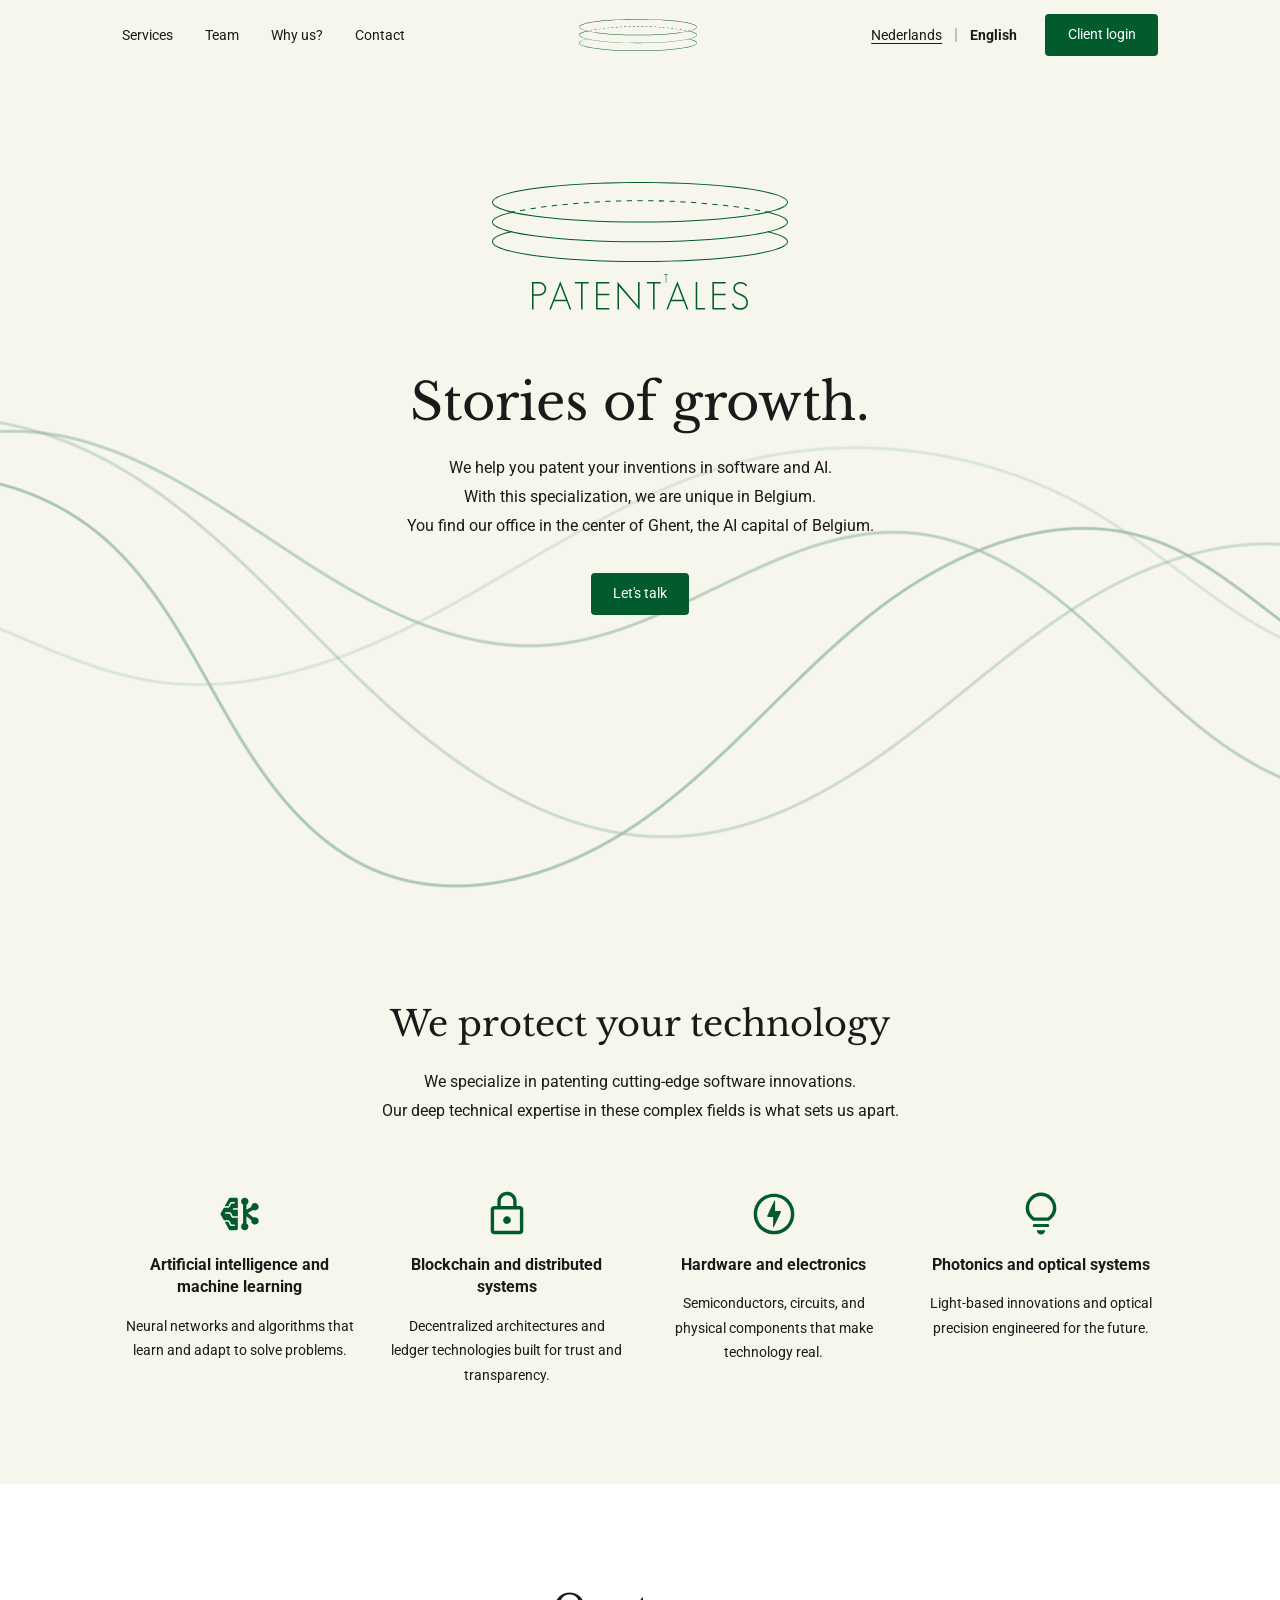
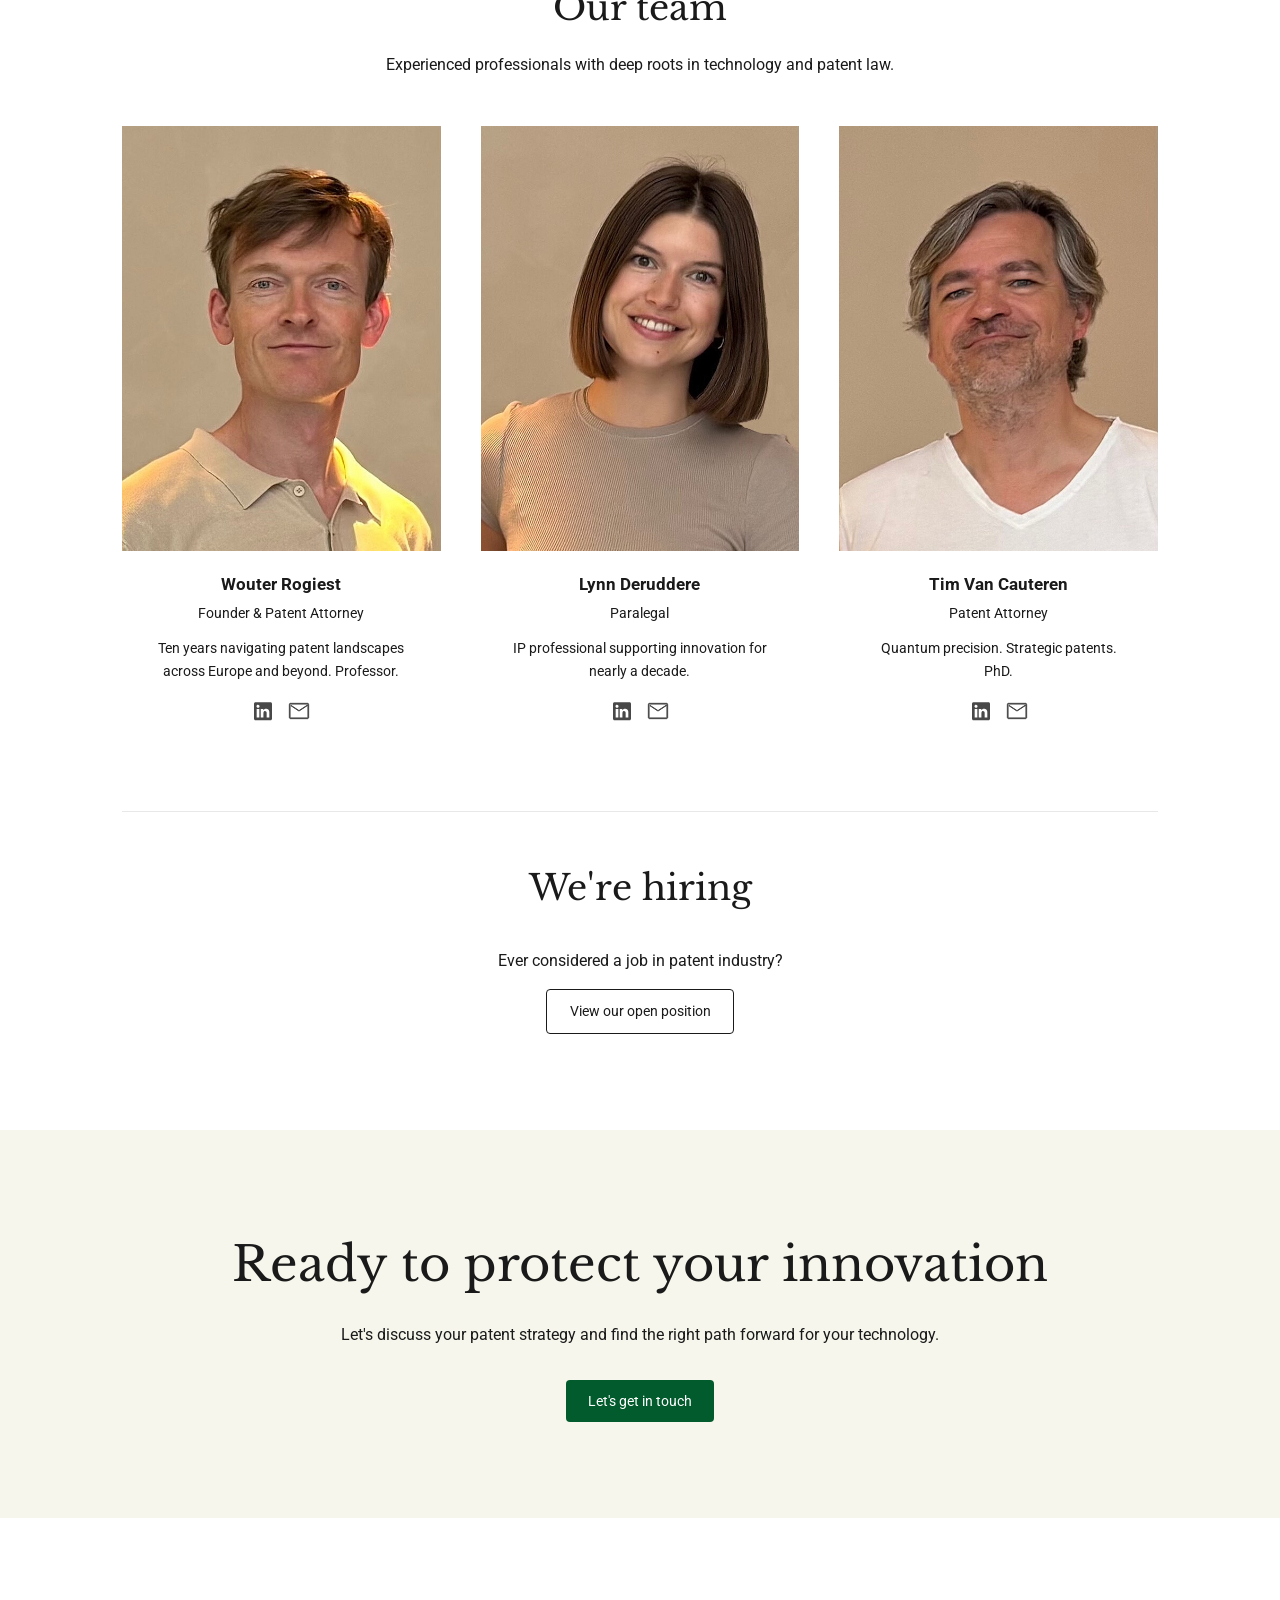
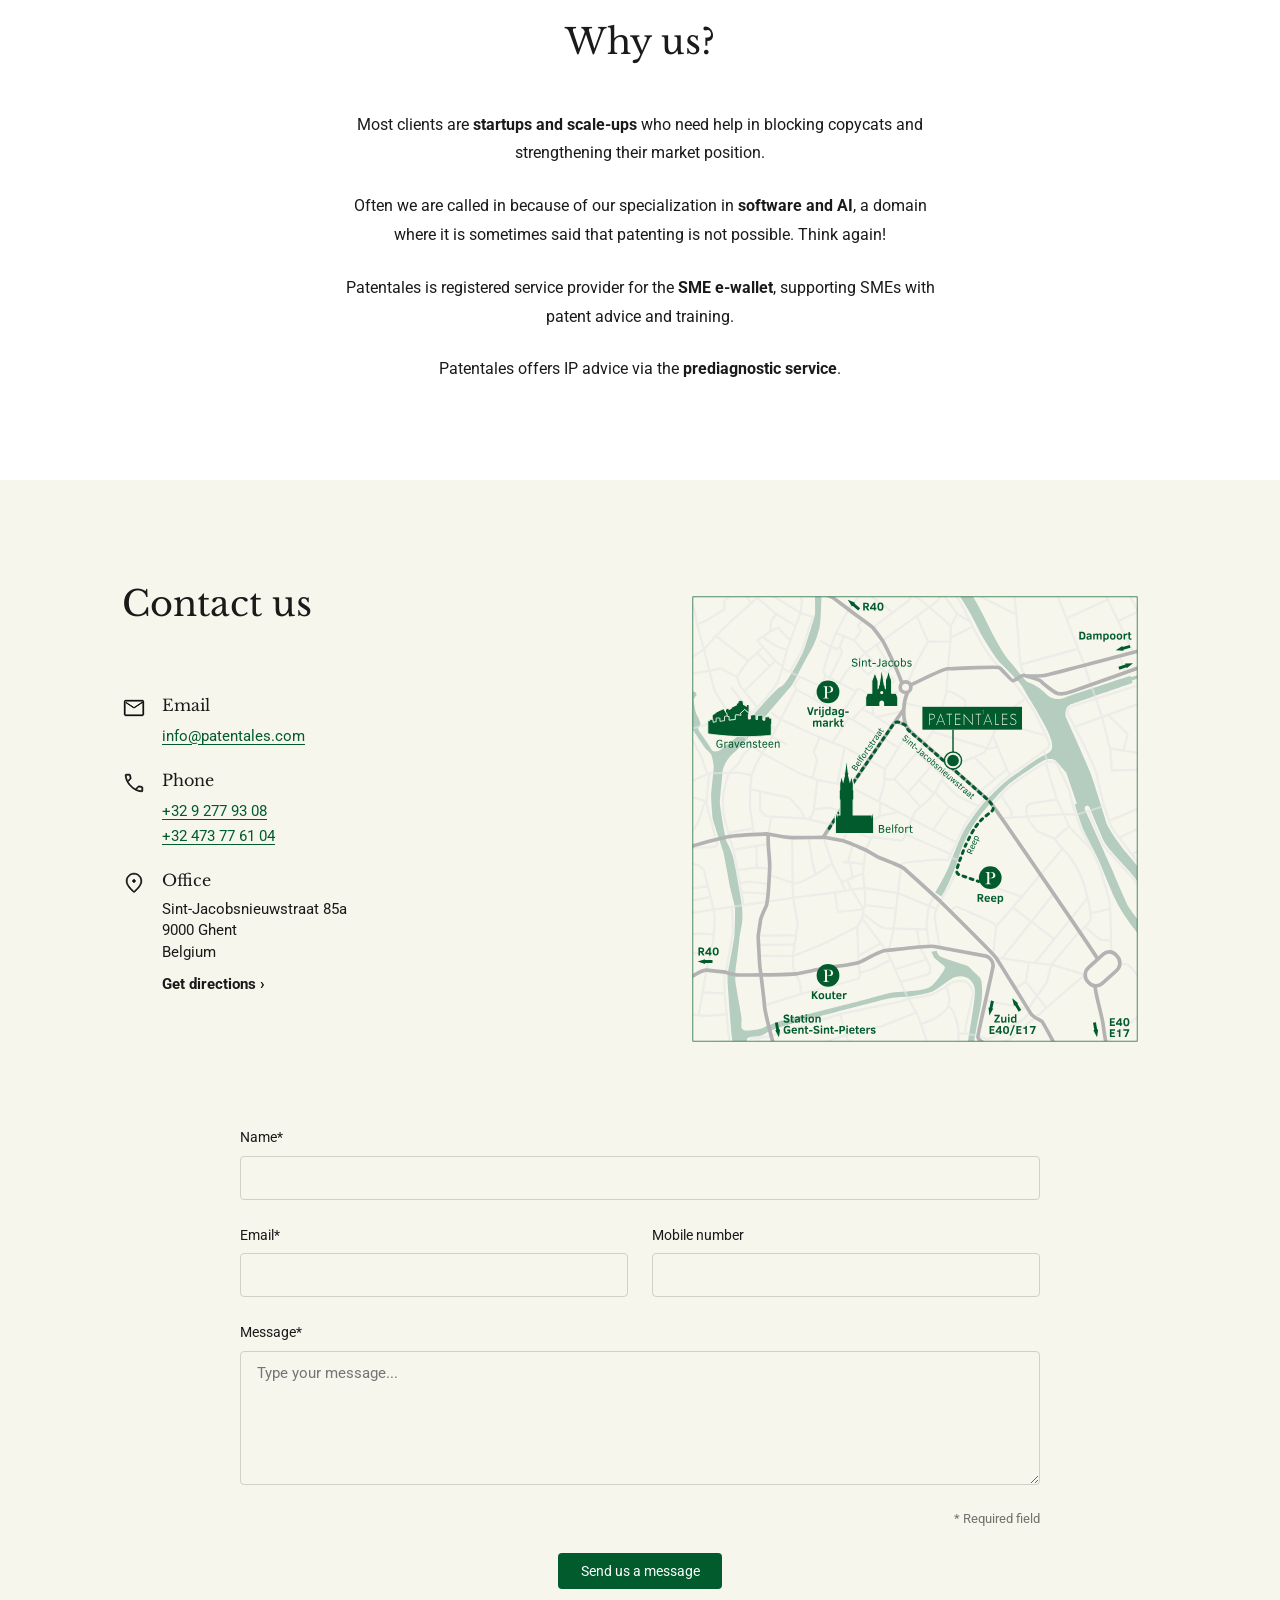
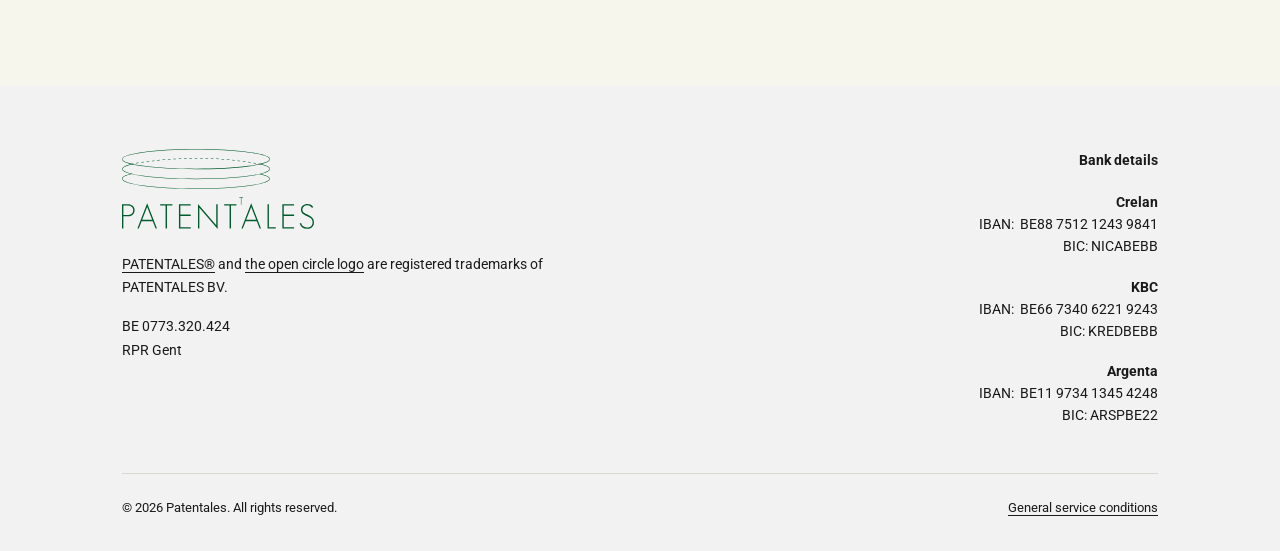
==== commit 00104d5d: "stylistic tweaks" ====
--- a/index.html
+++ b/index.html
@@ -27,9 +27,10 @@
       </a>
 
       <ul class="nav-links nav-links--right">
-        <li><a href="#">Nederlands</a></li>
-        <li><a href="#">English</a></li>
-        <li><a href="#contact" class="btn btn--primary">Get in touch</a></li>
+        <li><a href="/nl/" class="nav-lang">Nederlands</a></li>
+        <li class="nav-lang-divider">|</li>
+        <li><span class="nav-lang nav-lang--active">English</span></li>
+        <li><a href="https://www.equinoxip.com/" target="_blank" rel="noopener" class="btn btn--primary">Client login</a></li>
       </ul>
     </nav>
   </header>
@@ -257,19 +258,28 @@
         <form action="https://formspree.io/f/xwvwbqzd" method="POST" class="contact-form">
 
           <div class="form-field">
-            <label for="name">Name</label>
+            <label for="name">Name*</label>
             <input type="text" id="name" name="name" required>
           </div>
 
+          <div class="form-row">
+            <div class="form-field">
+              <label for="email">Email*</label>
+              <input type="email" id="email" name="email" required>
+            </div>
+
+            <div class="form-field">
+              <label for="mobile">Mobile number</label>
+              <input type="tel" id="mobile" name="mobile">
+            </div>
+          </div>
+
           <div class="form-field">
-            <label for="email">Email</label>
-            <input type="email" id="email" name="email" required>
-          </div>
-
-          <div class="form-field">
-            <label for="message">Message</label>
+            <label for="message">Message*</label>
             <textarea id="message" name="message" rows="6" placeholder="Type your message..." required></textarea>
           </div>
+
+          <p class="form-note">* Required field</p>
 
           <div class="form-submit">
             <button type="submit" class="btn btn--primary">Send us a message</button>
--- a/style.css
+++ b/style.css
@@ -39,6 +39,9 @@
   text-decoration: none;
   cursor: pointer;
   transition: opacity 0.2s;
+  border: none;
+  appearance: none;
+  -webkit-appearance: none;
 }
 
 .btn--primary {
@@ -88,6 +91,14 @@
   gap: 2rem;
 }
 
+.nav-links--right {
+  gap: 0.75rem;
+}
+
+.nav-links--right li:last-child {
+  margin-left: 1rem;
+}
+
 .nav-links a {
   text-decoration: none;
   color: var(--color-text);
@@ -100,6 +111,31 @@
   color: var(--color-accent);
 }
 
+.nav-links .btn--primary {
+  color: #fff;
+}
+
+.nav-links .btn--primary:hover {
+  color: #fff;
+  opacity: 0.85;
+}
+
+.nav-links .nav-lang {
+  font-size: 0.9rem;
+  text-decoration: underline;
+  text-underline-offset: 3px;
+}
+
+.nav-links .nav-lang--active {
+  font-weight: 700;
+  text-decoration: none;
+}
+
+.nav-lang-divider {
+  color: var(--color-text);
+  opacity: 0.4;
+}
+
 /* ─── NAV LOGO ───────────────────────────────────────── */
 .nav-logo {
   display: flex;
@@ -110,16 +146,9 @@
 }
 
 .nav-logo__mark {
-  height: 48px;
+  height: 32px;
   width: auto;
   transition: height 0.4s ease;
-}
-
-.nav-logo__wordmark {
-  height: 16px;
-  width: auto;
-  opacity: 1;
-  transition: opacity 0.3s ease, height 0.3s ease;
 }
 
 /* collapsed state — applied by JS on scroll */
@@ -127,11 +156,6 @@
   height: 32px;
 }
 
-.site-header.scrolled .nav-logo__wordmark {
-  opacity: 0;
-  height: 0;
-}
-
 /* ─── HERO LOGO ──────────────────────────────────────── */
 .hero {
   padding-top: calc(var(--nav-height) + 3rem);
@@ -146,16 +170,17 @@
   flex-direction: column;
   align-items: center;
   gap: 0.75rem;
-  margin-bottom: 2rem;
+  margin-bottom: 4rem;
+  margin-top: 4rem;
 }
 
 .hero-logo__mark {
-  height: 120px;
+  height: 80px;
   width: auto;
 }
 
 .hero-logo__wordmark {
-  height: 28px;
+  height: 36px;
   width: auto;
 }
 
@@ -192,7 +217,7 @@
 
 .hero-headline {
   font-family: var(--font-heading);
-  font-size: clamp(2.5rem, 6vw, 4.5rem);
+  font-size: clamp(2rem, 4vw, 3.2rem);
   font-weight: 400;
   color: var(--color-text);
   margin-bottom: 1.5rem;
@@ -232,7 +257,7 @@
 /* ─── SHARED SECTION STYLES ──────────────────────────── */
 .section-heading {
   font-family: var(--font-heading);
-  font-size: clamp(1.8rem, 4vw, 3rem);
+  font-size: clamp(1.5rem, 3vw, 2.2rem);
   font-weight: 400;
   color: var(--color-text);
   text-align: center;
@@ -468,7 +493,7 @@
 .contact-details {
   display: flex;
   flex-direction: column;
-  gap: 2rem;
+  gap: 1.25rem;
 }
 
 .contact-item {
@@ -505,7 +530,7 @@
 
 .contact-address {
   font-size: 0.95rem;
-  line-height: 1.7;
+  line-height: 1.4;
   color: var(--color-text);
   margin-bottom: 0.5rem;
 }
@@ -527,12 +552,11 @@
   width: 100%;
   height: auto;
   display: block;
-  border: 1px solid #e0e0d8;
 }
 
 /* form */
 .contact-form-wrap {
-  max-width: 600px;
+  max-width: 800px;
   margin: 0 auto;
 }
 
@@ -560,7 +584,7 @@
   padding: 0.75rem 1rem;
   border: 1px solid #d0d0c8;
   border-radius: 4px;
-  background-color: #fff;
+  background-color: var(--color-bg);
   font-family: var(--font-body);
   font-size: 0.95rem;
   color: var(--color-text);
@@ -576,6 +600,19 @@
 
 .form-submit {
   text-align: center;
+}
+
+.form-row {
+  display: grid;
+  grid-template-columns: 1fr 1fr;
+  gap: 1.5rem;
+}
+
+.form-note {
+  font-size: 0.8rem;
+  color: var(--color-text);
+  opacity: 0.6;
+  text-align: right;
 }
 
 /* ─── FOOTER ─────────────────────────────────────────── */
@@ -596,17 +633,18 @@
 .footer-logo {
   display: flex;
   flex-direction: column;
+  align-items: flex-start;
   gap: 0.5rem;
   margin-bottom: 1.5rem;
 }
 
 .footer-logo__mark {
-  height: 80px;
+  height: 40px;
   width: auto;
 }
 
 .footer-logo__wordmark {
-  height: 20px;
+  height: 32px;
   width: auto;
 }
 
@@ -737,6 +775,12 @@
   }
 }
 
+@media (max-width: 600px) {
+  .form-row {
+    grid-template-columns: 1fr;
+  }
+}
+
 @media (max-width: 480px) {
   .services-grid {
     grid-template-columns: 1fr;
